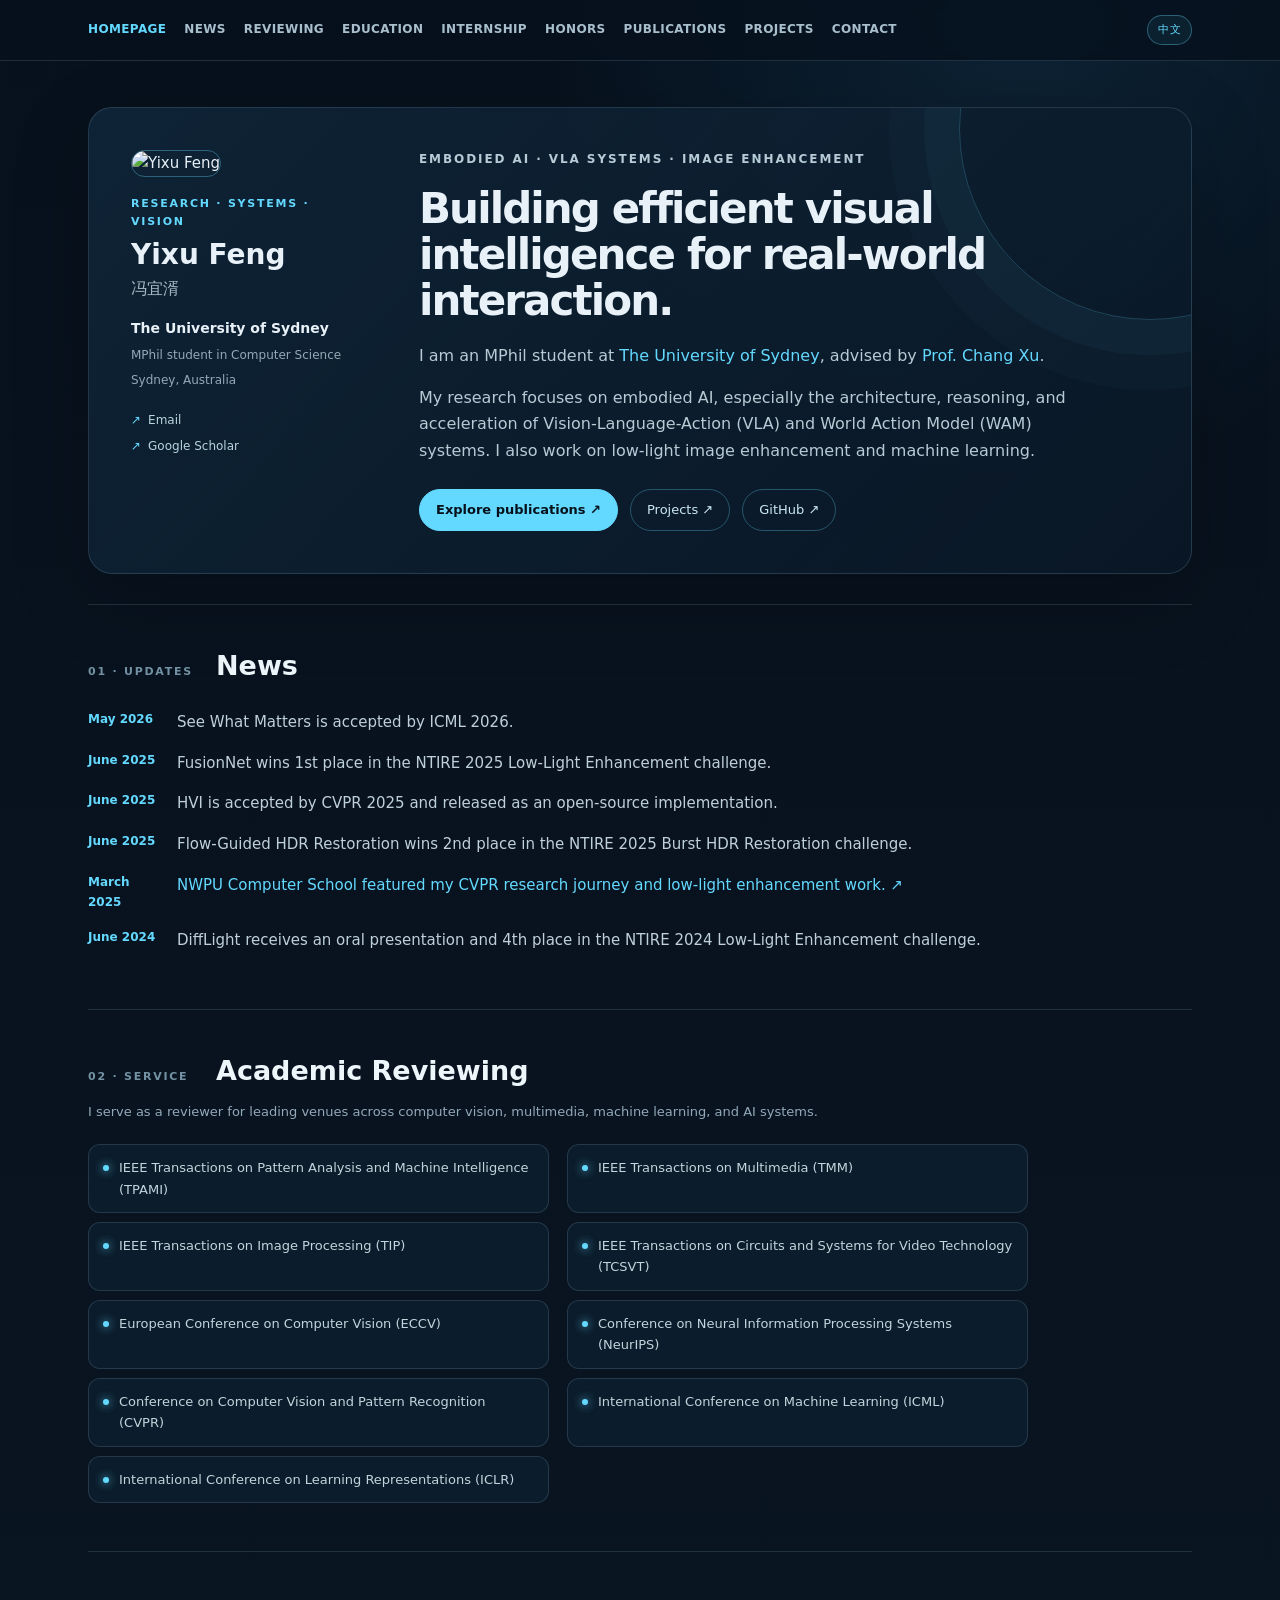
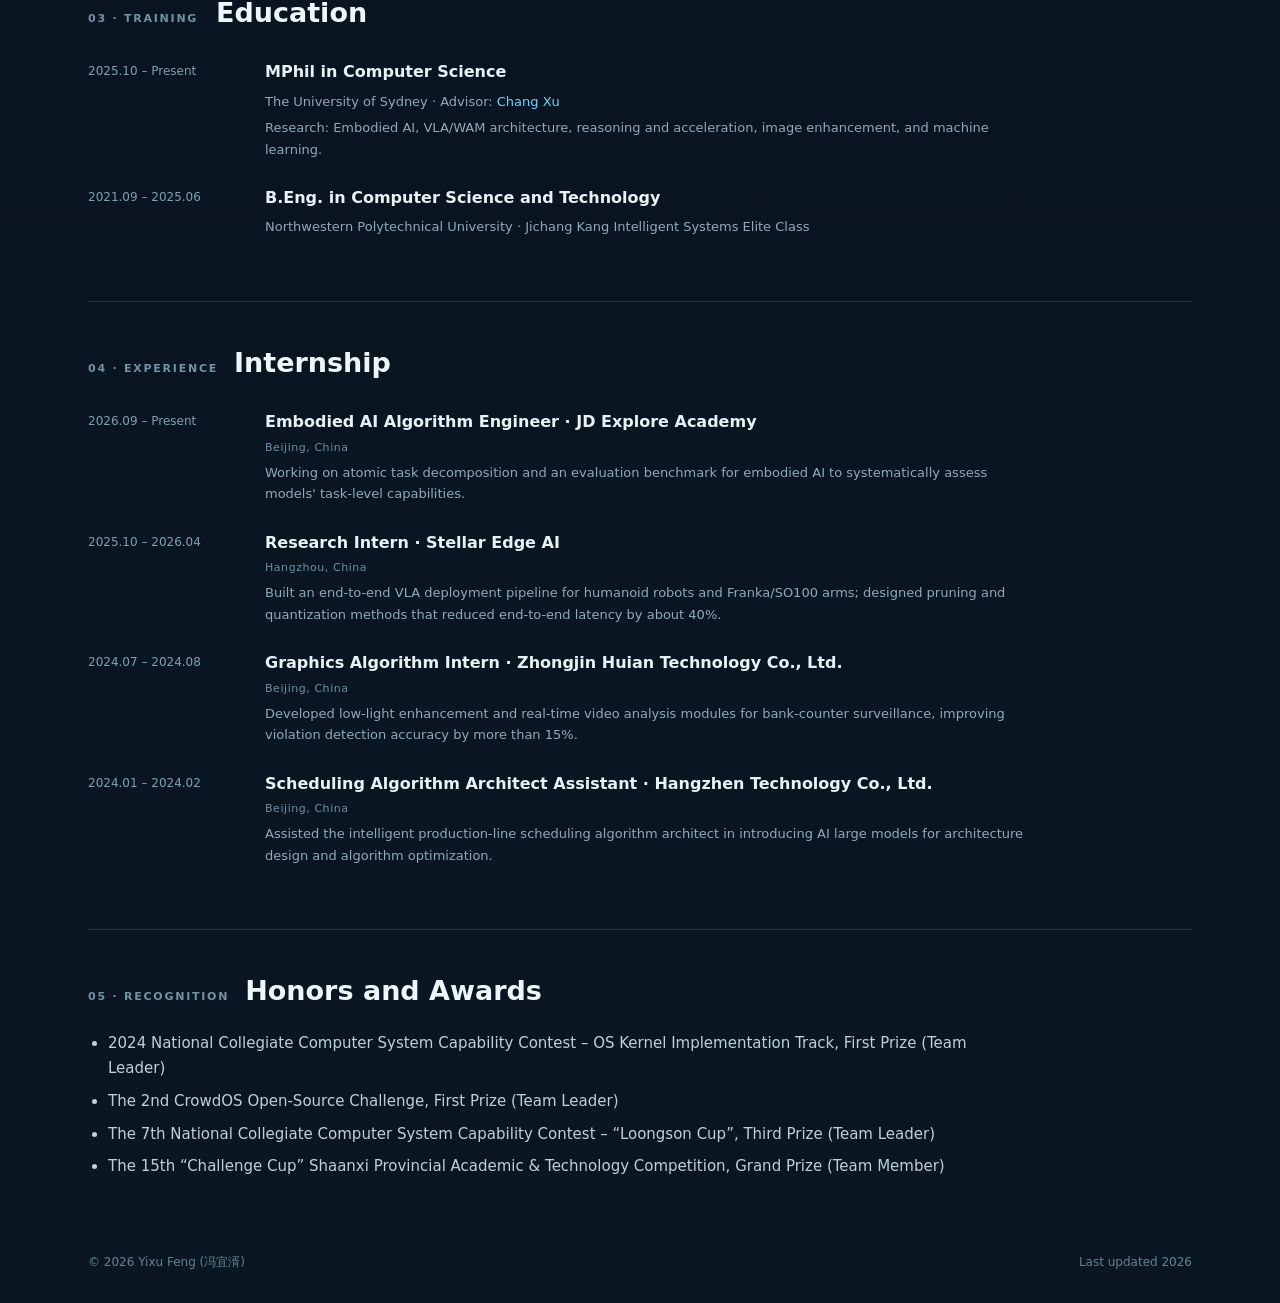
==== index.html @ 8854b00b "Update Site source" ====
<!doctype html>
<html lang="en">
<head>
  <meta charset="UTF-8"><meta name="viewport" content="width=device-width, initial-scale=1">
  <link rel="canonical" href="https://fediory.com/">
  <script type="application/ld+json">{"@context":"https://schema.org","@type":"Person","name":"Yixu Feng","alternateName":"冯宜湑","url":"https://fediory.com/","affiliation":{"@type":"CollegeOrUniversity","name":"The University of Sydney"},"alumniOf":{"@type":"CollegeOrUniversity","name":"Northwestern Polytechnical University"},"sameAs":["https://scholar.google.com/citations?user=WljJ2HUAAAAJ","https://github.com/Fediory"]}</script>
  <meta name="description" content="Yixu Feng (冯宜湑) — embodied AI, VLA systems, and low-light image enhancement.">
  <title>Yixu Feng (冯宜湑) — Homepage</title><link rel="icon" href="public/favicon.svg"><link rel="stylesheet" href="styles.css?v=20261014-1">
</head>
<body>
<header class="top-nav"><nav class="nav-inner" aria-label="Primary navigation"><ul class="nav-list"><li><a class="active" href="#home">Homepage</a></li> <li><a href="#news">News</a></li> <li><a href="#reviewing">Reviewing</a></li> <li><a href="#education">Education</a></li> <li><a href="#internship">Internship</a></li> <li><a href="#awards">Honors</a></li> <li><a href="publication/">Publications</a></li> <li><a href="project/">Projects</a></li> <li><a href="#contact">Contact</a></li></ul></nav></header>
<main class="site-wrap" id="home">
<section class="hero-card profile-section"><aside class="profile-sidebar"><img class="profile-photo" src="https://avatars.githubusercontent.com/u/113850295?v=4" alt="Yixu Feng"><p class="eyebrow">RESEARCH · SYSTEMS · VISION</p><h1>Yixu Feng</h1><p class="name-cn">冯宜湑</p><p class="affiliation">The University of Sydney</p><p class="role">MPhil student in Computer Science</p><p class="location">Sydney, Australia</p><div class="contact-links" id="contact"><a href="mailto:fediory@gmail.com">Email</a><a href="https://scholar.google.com/citations?user=WljJ2HUAAAAJ" target="_blank" rel="noopener noreferrer">Google Scholar</a></div></aside><div class="profile-main"><p class="hero-kicker">Embodied AI · VLA systems · Image enhancement</p><h2>Building efficient visual intelligence for real-world interaction.</h2><p>I am an MPhil student at <a href="https://www.sydney.edu.au/" target="_blank" rel="noopener noreferrer">The University of Sydney</a>, advised by <a href="http://www.changxu.xyz/" target="_blank" rel="noopener noreferrer">Prof. Chang Xu</a>.</p><p>My research focuses on embodied AI, especially the architecture, reasoning, and acceleration of Vision-Language-Action (VLA) and World Action Model (WAM) systems. I also work on low-light image enhancement and machine learning.</p><div class="hero-actions"><a class="button button-primary" href="publication/">Explore publications ↗</a><a class="button" href="project/">Projects ↗</a><a class="button" href="https://github.com/Fediory" target="_blank" rel="noopener noreferrer">GitHub ↗</a></div></div></section>
<section class="section" id="news"><div class="section-heading"><p class="eyebrow">01 · UPDATES</p><h2>News</h2></div><div class="news-list"><div class="news-item"><span>May 2026</span><p>See What Matters is accepted by ICML 2026.</p></div><div class="news-item"><span>June 2025</span><p>FusionNet wins 1st place in the NTIRE 2025 Low-Light Enhancement challenge.</p></div><div class="news-item"><span>June 2025</span><p>HVI is accepted by CVPR 2025 and released as an open-source implementation.</p></div><div class="news-item"><span>June 2025</span><p>Flow-Guided HDR Restoration wins 2nd place in the NTIRE 2025 Burst HDR Restoration challenge.</p></div><div class="news-item"><span>March 2025</span><p><a href="https://jsj.nwpu.edu.cn/info/1600/25255.htm" target="_blank" rel="noopener noreferrer">NWPU Computer School featured my CVPR research journey and low-light enhancement work. ↗</a></p></div><div class="news-item"><span>June 2024</span><p>DiffLight receives an oral presentation and 4th place in the NTIRE 2024 Low-Light Enhancement challenge.</p></div></div></section>
<section class="section" id="reviewing"><div class="section-heading"><p class="eyebrow">02 · SERVICE</p><h2>Academic Reviewing</h2></div><p class="section-intro">I serve as a reviewer for leading venues across computer vision, multimedia, machine learning, and AI systems.</p><div class="review-grid"><div class="review-chip"><span class="chip-dot"></span>IEEE Transactions on Pattern Analysis and Machine Intelligence (TPAMI)</div><div class="review-chip"><span class="chip-dot"></span>IEEE Transactions on Multimedia (TMM)</div><div class="review-chip"><span class="chip-dot"></span>IEEE Transactions on Image Processing (TIP)</div><div class="review-chip"><span class="chip-dot"></span>IEEE Transactions on Circuits and Systems for Video Technology (TCSVT)</div><div class="review-chip"><span class="chip-dot"></span>European Conference on Computer Vision (ECCV)</div><div class="review-chip"><span class="chip-dot"></span>Conference on Neural Information Processing Systems (NeurIPS)</div><div class="review-chip"><span class="chip-dot"></span>Conference on Computer Vision and Pattern Recognition (CVPR)</div><div class="review-chip"><span class="chip-dot"></span>International Conference on Machine Learning (ICML)</div><div class="review-chip"><span class="chip-dot"></span>International Conference on Learning Representations (ICLR)</div></div></section>
<section class="section" id="education"><div class="section-heading"><p class="eyebrow">03 · TRAINING</p><h2>Education</h2></div><div class="timeline-row"><span>2025.10 – Present</span><div><strong>MPhil in Computer Science</strong><p>The University of Sydney · Advisor: <a href="http://www.changxu.xyz/" target="_blank" rel="noopener noreferrer">Chang Xu</a></p><p>Research: Embodied AI, VLA/WAM architecture, reasoning and acceleration, image enhancement, and machine learning.</p></div></div><div class="timeline-row"><span>2021.09 – 2025.06</span><div><strong>B.Eng. in Computer Science and Technology</strong><p>Northwestern Polytechnical University · Jichang Kang Intelligent Systems Elite Class</p></div></div></section>
<section class="section" id="internship"><div class="section-heading"><p class="eyebrow">04 · EXPERIENCE</p><h2>Internship</h2></div><div class="timeline-row"><span>2026.09 – Present</span><div><strong>Embodied AI Algorithm Engineer · JD Explore Academy</strong><p class="timeline-location">Beijing, China</p><p>Working on atomic task decomposition and an evaluation benchmark for embodied AI to systematically assess models&#39; task-level capabilities.</p></div></div><div class="timeline-row"><span>2025.10 – 2026.04</span><div><strong>Research Intern · Stellar Edge AI</strong><p class="timeline-location">Hangzhou, China</p><p>Built an end-to-end VLA deployment pipeline for humanoid robots and Franka/SO100 arms; designed pruning and quantization methods that reduced end-to-end latency by about 40%.</p></div></div><div class="timeline-row"><span>2024.07 – 2024.08</span><div><strong>Graphics Algorithm Intern · Zhongjin Huian Technology Co., Ltd.</strong><p class="timeline-location">Beijing, China</p><p>Developed low-light enhancement and real-time video analysis modules for bank-counter surveillance, improving violation detection accuracy by more than 15%.</p></div></div><div class="timeline-row"><span>2024.01 – 2024.02</span><div><strong>Scheduling Algorithm Architect Assistant · Hangzhen Technology Co., Ltd.</strong><p class="timeline-location">Beijing, China</p><p>Assisted the intelligent production-line scheduling algorithm architect in introducing AI large models for architecture design and algorithm optimization.</p></div></div></section>
<section class="section" id="awards"><div class="section-heading"><p class="eyebrow">05 · RECOGNITION</p><h2>Honors and Awards</h2></div><ul class="award-list"><li>2024 National Collegiate Computer System Capability Contest – OS Kernel Implementation Track, First Prize (Team Leader)</li><li>The 2nd CrowdOS Open-Source Challenge, First Prize (Team Leader)</li><li>The 7th National Collegiate Computer System Capability Contest – “Loongson Cup”, Third Prize (Team Leader)</li><li>The 15th “Challenge Cup” Shaanxi Provincial Academic &amp; Technology Competition, Grand Prize (Team Member)</li></ul></section>
</main><footer class="footer"><span>© 2026 Yixu Feng (冯宜湑)</span> <span>Last updated 2026</span></footer>
<script src="public/language.js?v=20261014-1"></script>
</body></html>
---- styles.css ----
:root{--bg:#07111d;--panel:#0d1b2a;--ink:#e8f1f7;--muted:#93a8b8;--line:rgba(157,190,212,.18);--accent:#64d9ff;--sans:Inter,ui-sans-serif,system-ui,-apple-system,BlinkMacSystemFont,"Segoe UI",sans-serif}*{box-sizing:border-box}html{scroll-behavior:smooth}body{margin:0;color:var(--ink);background:var(--bg);font-family:var(--sans);font-size:15px;line-height:1.65;background-image:radial-gradient(circle at 80% 0%,rgba(42,130,180,.16),transparent 30rem),linear-gradient(180deg,#07111d,#0a1723)}body:before{content:"";position:fixed;inset:0;pointer-events:none;opacity:.18;background-image:linear-gradient(rgba(130,200,225,.06) 1px,transparent 1px),linear-gradient(90deg,rgba(130,200,225,.06) 1px,transparent 1px);background-size:48px 48px;mask-image:linear-gradient(to bottom,black,transparent 82%)}a{color:var(--accent);text-decoration:none}a:hover{color:#c8f5ff}.top-nav{position:sticky;top:0;z-index:10;border-bottom:1px solid var(--line);background:rgba(7,17,29,.84);backdrop-filter:blur(18px)}.nav-inner{max-width:1160px;margin:0 auto;padding:15px 28px;display:flex;flex-wrap:wrap;gap:20px;font-size:12px;letter-spacing:.03em;text-transform:uppercase}.nav-inner a{color:#a9bfcc}.nav-inner a:first-child,.nav-inner a.active{color:var(--accent);font-weight:700}.site-wrap{max-width:1160px;margin:0 auto;padding:0 28px}.hero-card{position:relative;overflow:hidden;border:1px solid var(--line);border-radius:24px;margin:46px 0 30px;padding:42px;background:linear-gradient(135deg,rgba(15,37,56,.92),rgba(10,24,39,.82));box-shadow:0 24px 80px rgba(0,0,0,.2)}.hero-card:after{content:"";position:absolute;width:380px;height:380px;right:-150px;top:-170px;border:1px solid rgba(100,217,255,.22);border-radius:50%;box-shadow:0 0 0 35px rgba(100,217,255,.035),0 0 0 70px rgba(100,217,255,.025)}.profile-section{display:grid;grid-template-columns:230px 1fr;gap:58px}.profile-sidebar{position:relative;z-index:1;text-align:left}.profile-photo{width:146px;height:146px;border-radius:24px;object-fit:cover;border:1px solid rgba(100,217,255,.35);margin-bottom:18px}.eyebrow,.hero-kicker{margin:0 0 9px;color:var(--accent);font-size:11px;font-weight:700;letter-spacing:.16em;text-transform:uppercase}.profile-sidebar h1{font-size:28px;line-height:1.1;margin:0}.name-cn{margin:5px 0 15px;color:#a7bac7;font-size:16px}.affiliation{margin:0;font-size:14px;font-weight:700}.role,.location{margin:7px 0 0;color:var(--muted);font-size:12px;line-height:1.45}.contact-links{margin-top:22px;display:flex;flex-direction:column;gap:6px;font-size:12px}.contact-links a{color:#b8d4df}.contact-links a:before{content:"↗";margin-right:7px;color:var(--accent)}.profile-main{position:relative;z-index:1;max-width:700px;align-self:center}.profile-main h2{max-width:650px;margin:0 0 18px;font-size:42px;line-height:1.1;letter-spacing:-.045em}.profile-main p{max-width:680px;margin:0 0 16px;color:#b8cad4;font-size:16px}.profile-main p.hero-kicker{color:#b5cbd5;font-size:12px}.hero-actions{display:flex;gap:12px;flex-wrap:wrap;margin-top:25px}.button{display:inline-flex;border:1px solid rgba(100,217,255,.3);border-radius:999px;padding:9px 16px;color:#cbe9f1;font-size:13px}.button-primary{color:#06111b;background:var(--accent);border-color:var(--accent);font-weight:700}.section{border-top:1px solid var(--line);padding:45px 0 48px}.section-heading{display:flex;align-items:baseline;gap:16px;margin-bottom:20px}.section-heading .eyebrow{min-width:112px;margin:0;color:#7392a3}.section h2{margin:0;color:#edf7fb;font-size:27px;line-height:1.2}.section-intro,.section-note{max-width:850px;margin:-7px 0 22px;color:var(--muted);font-size:13px}.news-list{max-width:900px}.news-item{display:grid;grid-template-columns:72px 1fr;gap:17px;padding:8px 0}.news-item span{color:var(--accent);font-size:12px;font-weight:700}.news-item p{margin:0;color:#bfd0d8}.review-grid{display:grid;grid-template-columns:repeat(2,minmax(0,1fr));gap:9px 18px;max-width:940px}.review-chip{display:flex;gap:10px;padding:12px 14px;border:1px solid var(--line);border-radius:12px;background:rgba(14,35,53,.62);color:#c4d4dc;font-size:13px}.chip-dot{flex:0 0 auto;width:6px;height:6px;margin-top:8px;border-radius:50%;background:var(--accent);box-shadow:0 0 10px var(--accent)}.timeline-row{display:grid;grid-template-columns:155px 1fr;gap:22px;max-width:940px;padding:10px 0 15px}.timeline-row>span{color:#7fa0b0;font-size:12px;padding-top:3px}.timeline-row strong{color:#e7f2f6;font-size:16px}.timeline-row p{margin:5px 0 0;color:var(--muted);font-size:13px}.award-list{margin:0;padding-left:20px;max-width:930px;color:#bfd0d8}.award-list li{padding:4px 0}.project-grid{display:grid;grid-template-columns:repeat(4,minmax(0,1fr));gap:12px}.project-card{display:flex;min-height:175px;flex-direction:column;padding:18px;border:1px solid var(--line);border-radius:16px;background:linear-gradient(145deg,rgba(16,40,60,.86),rgba(10,26,41,.84));transition:transform .2s,border-color .2s}.project-card:hover{transform:translateY(-3px);border-color:rgba(100,217,255,.55)}.project-card strong{margin-top:22px;color:#edf8fb;font-size:16px}.project-card p{margin:6px 0 20px;color:#8fa9b7;font-size:12px;line-height:1.5}.project-card span:last-child{margin-top:auto;color:var(--accent);font-size:12px}.project-index{color:#6c8d9e;font-size:11px}.publication-page{padding-top:35px}.publication-hero{padding:30px 0 38px}.publication-hero h1{margin:0 0 14px;font-size:52px;letter-spacing:-.05em}.publication-hero>p:not(.eyebrow){max-width:670px;color:#a9c0cc;font-size:16px}.publication-stats{display:flex;flex-wrap:wrap;gap:28px;margin-top:26px;color:#809cab;font-size:12px;text-transform:uppercase;letter-spacing:.08em}.publication-stats strong{margin-right:6px;color:var(--accent);font-size:20px;letter-spacing:0}.publication-section{padding-top:25px}.publication{display:grid;grid-template-columns:54px 1fr;gap:16px;max-width:980px;margin:0 0 24px;padding:0 0 24px;border-bottom:1px solid var(--line)}.publication:last-child{border-bottom:0}.publication-number{color:#5b7c8d;font-size:12px;padding-top:4px}.publication h2{margin:0 0 5px;color:#e9f6f9;font-size:19px;line-height:1.4}.publication p{margin:6px 0;color:var(--muted);font-size:13px}.publication .paper-authors{color:#b7ccd5}.publication .paper-authors strong{color:#f0fbff;font-weight:800}.paper-venue strong{color:#d7e9ef}.rank-badge{display:inline-block;margin-left:7px;padding:2px 8px;border:1px solid rgba(100,217,255,.35);border-radius:999px;color:var(--accent);background:rgba(100,217,255,.07);font-size:10px;font-weight:800;white-space:nowrap}.paper-link{display:inline-block;margin-top:5px;font-size:12px}.footer{max-width:1160px;margin:0 auto;padding:22px 28px 30px;color:#688291;display:flex;justify-content:space-between;gap:20px;font-size:12px}@media(max-width:820px){.hero-card{padding:28px 24px}.profile-section{grid-template-columns:1fr;gap:30px}.profile-main h2{font-size:34px}.review-grid,.project-grid{grid-template-columns:repeat(2,minmax(0,1fr))}}@media(max-width:580px){.nav-inner{padding:12px 20px;gap:10px 14px;font-size:10px}.site-wrap{padding:0 20px}.hero-card{border-radius:18px;margin-top:26px}.profile-photo{width:112px;height:112px}.profile-main h2{font-size:30px}.section-heading{display:block}.section-heading .eyebrow{margin-bottom:7px}.review-grid,.project-grid{grid-template-columns:1fr}.timeline-row{grid-template-columns:1fr;gap:1px}.publication-page{padding-top:16px}.publication-hero h1{font-size:42px}.publication{grid-template-columns:35px 1fr;gap:10px}.publication h2{font-size:17px}.footer{padding:20px;flex-direction:column;gap:6px}}
.language-toggle{margin-left:auto;border:1px solid rgba(100,217,255,.35);border-radius:999px;padding:5px 10px;color:var(--accent);background:rgba(100,217,255,.07);font:inherit;font-size:11px;letter-spacing:.04em;cursor:pointer}.language-toggle:hover{color:#06111b;background:var(--accent)}
.project-page-grid{grid-template-columns:1fr;gap:18px;max-width:1040px}.project-page-grid .project-card{display:grid;grid-template-columns:minmax(310px,.95fr) minmax(0,1.05fr);min-height:260px;padding:0;overflow:hidden}.project-visual{position:relative;display:flex;min-height:260px;align-items:center;justify-content:center;overflow:hidden;border-right:1px solid var(--line);background:linear-gradient(145deg,#f8fbfd,#eaf2f6)}.project-visual img{display:block;width:100%;height:100%;min-height:260px;max-height:310px;padding:18px;object-fit:contain;transition:transform .35s ease}.project-visual:hover img{transform:scale(1.025)}.project-image-index{position:absolute;top:14px;left:14px;margin-top:0!important;padding:4px 9px;border:1px solid rgba(7,17,29,.16);border-radius:999px;color:#10283a!important;background:rgba(255,255,255,.85);font-size:10px!important;font-weight:800;letter-spacing:.08em;backdrop-filter:blur(8px)}.project-card-body{display:flex;min-width:0;flex-direction:column;padding:30px}.project-page-grid .project-card strong{margin-top:8px;font-size:22px;line-height:1.25}.project-page-grid .project-card p{margin:12px 0 24px;color:#a9bfca;font-size:14px;line-height:1.65}.project-actions{display:flex;align-items:center;flex-wrap:wrap;gap:12px;margin-top:auto;font-size:12px}.project-actions a{color:var(--accent)}.project-actions span{margin-top:0!important;color:#7e9dac!important;font-size:11px!important}.project-image-credit{align-self:flex-start;margin-top:15px;color:#708f9e;font-size:10px}.project-image-credit:hover{color:var(--accent)}
@media(max-width:820px){.project-page-grid{grid-template-columns:1fr}.project-page-grid .project-card{grid-template-columns:1fr}.project-visual{min-height:220px;border-right:0;border-bottom:1px solid var(--line)}.project-visual img{min-height:220px;max-height:280px}}
.timeline-row .timeline-location{margin-top:3px;color:#6f91a2;font-size:11px;letter-spacing:.05em}
.project-page-grid .project-card{grid-template-columns:250px minmax(0,1fr);min-height:190px}.project-visual{min-height:190px}.project-visual img{min-height:190px;max-height:210px;padding:12px}.project-card-body{padding:24px 28px}.project-page-grid .project-card strong{font-size:21px}.project-page-grid .project-card p{margin:10px 0 20px;font-size:13px;line-height:1.6}.project-image-credit{margin-top:12px}
.publication{grid-template-columns:42px 378px minmax(0,1fr);gap:18px;max-width:1104px}.publication-thumb{display:flex;width:100%;height:243px;align-items:center;justify-content:center;overflow:hidden;border:1px solid rgba(142,180,198,.2);border-radius:12px;background:#f5f9fb}.publication-thumb img{display:block;width:100%;height:100%;padding:8px;object-fit:contain;transition:transform .25s ease}.publication-thumb:hover img{transform:scale(1.025)}.publication-content{min-width:0}
@media(max-width:820px){.project-page-grid .project-card{grid-template-columns:210px minmax(0,1fr);min-height:170px}.project-visual{min-height:170px;border-right:1px solid var(--line);border-bottom:0}.project-visual img{min-height:170px;max-height:190px;padding:10px}.publication{grid-template-columns:34px 288px minmax(0,1fr);gap:14px}.publication-thumb{height:198px}}
@media(max-width:580px){.project-page-grid .project-card{grid-template-columns:1fr}.project-visual{min-height:170px;border-right:0;border-bottom:1px solid var(--line)}.project-visual img{min-height:170px;max-height:195px}.publication{grid-template-columns:30px 1fr;gap:10px}.publication-thumb{grid-column:2;grid-row:1;width:min(100%,504px);height:216px}.publication-content{grid-column:2;grid-row:2}}
.nav-inner{align-items:center;flex-wrap:nowrap;gap:16px}.nav-list{display:flex;flex:1;align-items:center;flex-wrap:wrap;gap:8px 18px;list-style:none;margin:0;padding:0;min-width:0}.nav-inner .nav-list a{color:#a9bfcc}.nav-inner .nav-list a.active{color:var(--accent);font-weight:700}.publication-stats{margin:26px 0 0;padding:0;list-style:none}section[id],#contact{scroll-margin-top:100px}.project-actions .action-separator{color:#7e9dac}
@media(max-width:768px){.nav-inner{overflow-x:auto;-webkit-overflow-scrolling:touch;white-space:nowrap}.nav-list{flex:0 0 auto;flex-wrap:nowrap}.language-toggle{flex:0 0 auto;margin-left:0}}
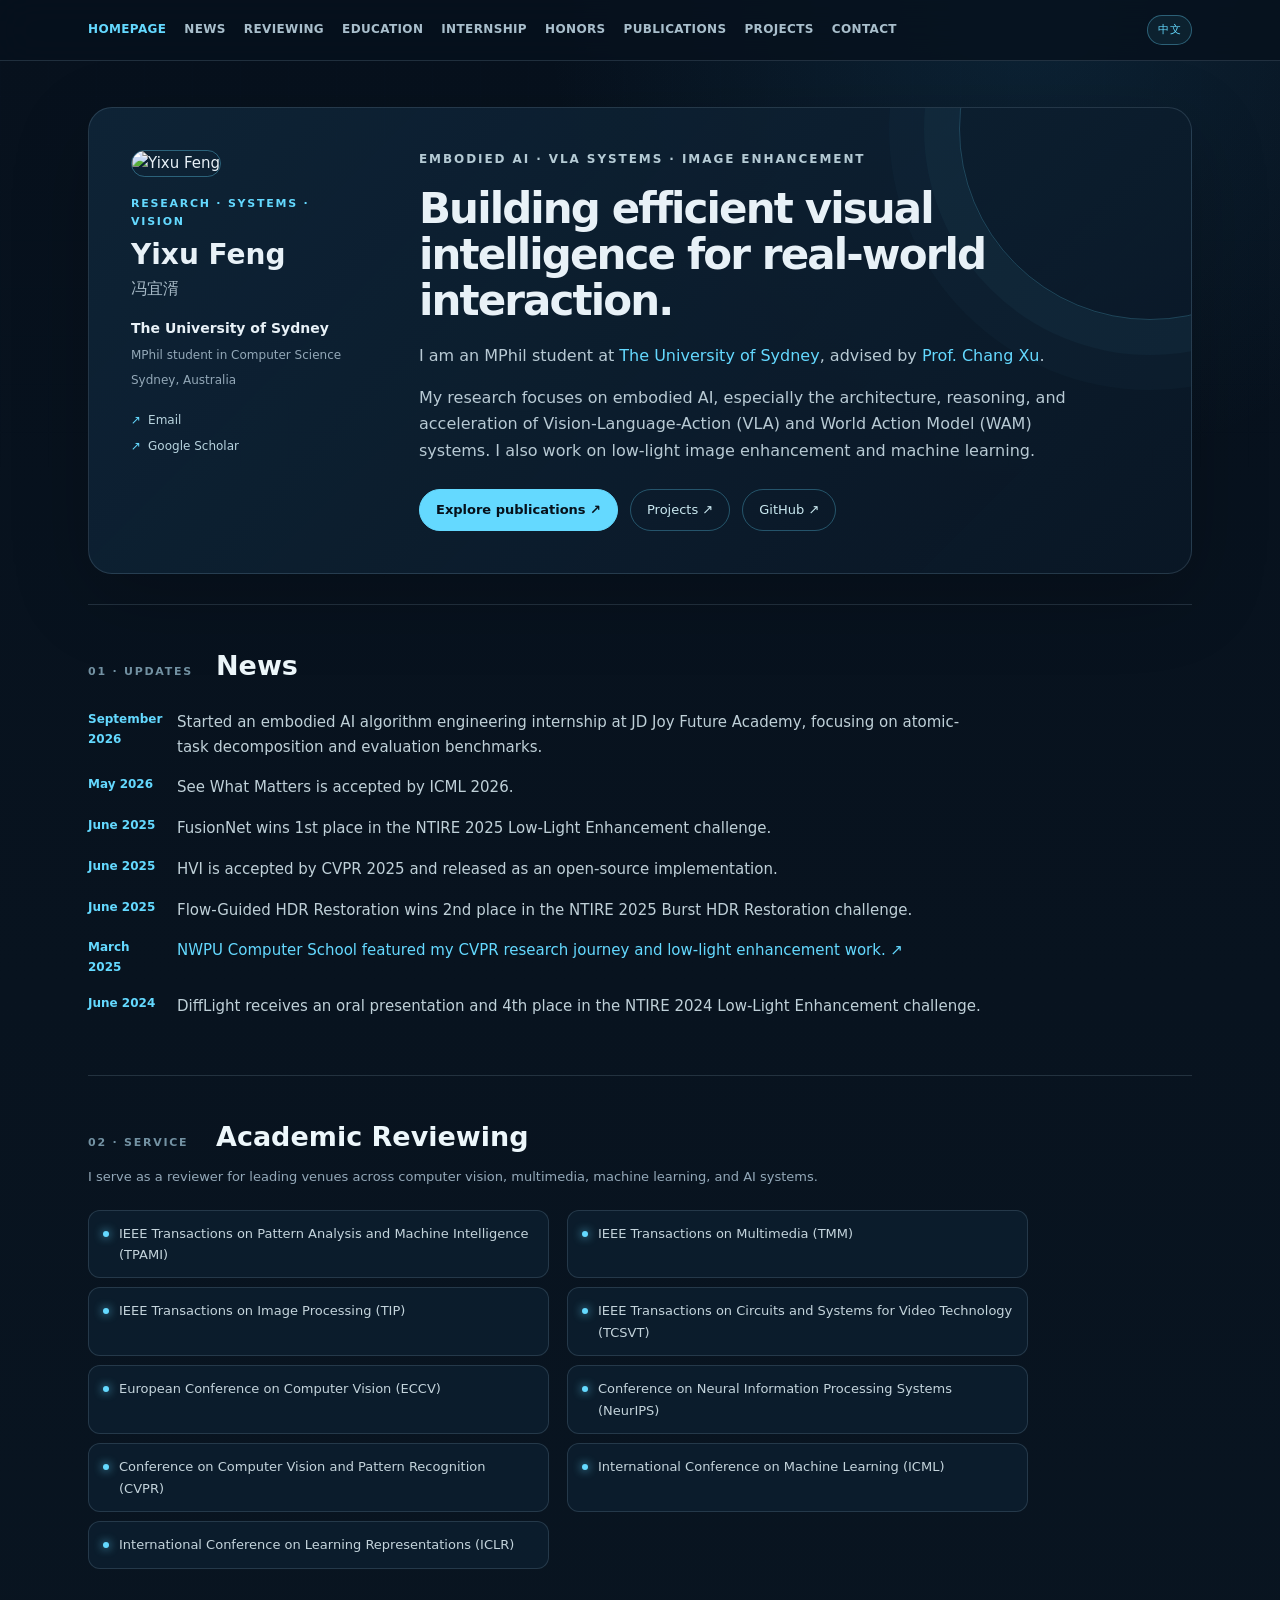
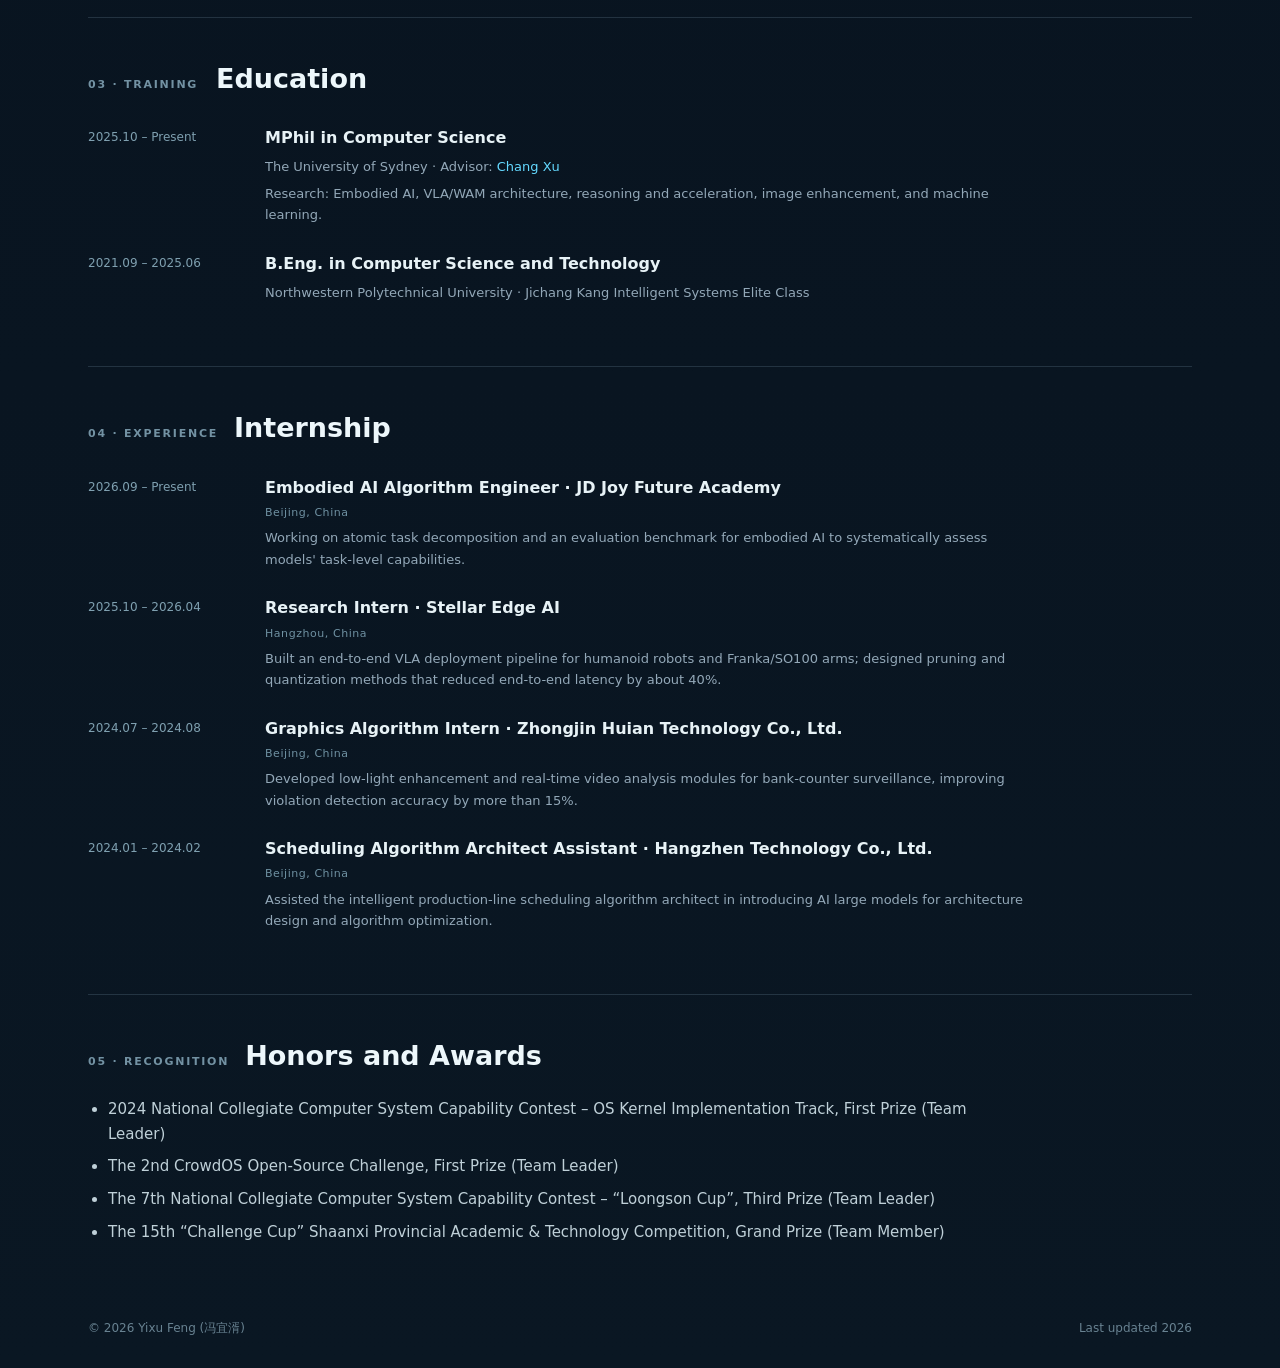
==== commit d53a1220: "Update Site source" ====
--- a/index.html
+++ b/index.html
@@ -11,11 +11,11 @@
 <header class="top-nav"><nav class="nav-inner" aria-label="Primary navigation"><ul class="nav-list"><li><a class="active" href="#home">Homepage</a></li> <li><a href="#news">News</a></li> <li><a href="#reviewing">Reviewing</a></li> <li><a href="#education">Education</a></li> <li><a href="#internship">Internship</a></li> <li><a href="#awards">Honors</a></li> <li><a href="publication/">Publications</a></li> <li><a href="project/">Projects</a></li> <li><a href="#contact">Contact</a></li></ul></nav></header>
 <main class="site-wrap" id="home">
 <section class="hero-card profile-section"><aside class="profile-sidebar"><img class="profile-photo" src="https://avatars.githubusercontent.com/u/113850295?v=4" alt="Yixu Feng"><p class="eyebrow">RESEARCH · SYSTEMS · VISION</p><h1>Yixu Feng</h1><p class="name-cn">冯宜湑</p><p class="affiliation">The University of Sydney</p><p class="role">MPhil student in Computer Science</p><p class="location">Sydney, Australia</p><div class="contact-links" id="contact"><a href="mailto:fediory@gmail.com">Email</a><a href="https://scholar.google.com/citations?user=WljJ2HUAAAAJ" target="_blank" rel="noopener noreferrer">Google Scholar</a></div></aside><div class="profile-main"><p class="hero-kicker">Embodied AI · VLA systems · Image enhancement</p><h2>Building efficient visual intelligence for real-world interaction.</h2><p>I am an MPhil student at <a href="https://www.sydney.edu.au/" target="_blank" rel="noopener noreferrer">The University of Sydney</a>, advised by <a href="http://www.changxu.xyz/" target="_blank" rel="noopener noreferrer">Prof. Chang Xu</a>.</p><p>My research focuses on embodied AI, especially the architecture, reasoning, and acceleration of Vision-Language-Action (VLA) and World Action Model (WAM) systems. I also work on low-light image enhancement and machine learning.</p><div class="hero-actions"><a class="button button-primary" href="publication/">Explore publications ↗</a><a class="button" href="project/">Projects ↗</a><a class="button" href="https://github.com/Fediory" target="_blank" rel="noopener noreferrer">GitHub ↗</a></div></div></section>
-<section class="section" id="news"><div class="section-heading"><p class="eyebrow">01 · UPDATES</p><h2>News</h2></div><div class="news-list"><div class="news-item"><span>May 2026</span><p>See What Matters is accepted by ICML 2026.</p></div><div class="news-item"><span>June 2025</span><p>FusionNet wins 1st place in the NTIRE 2025 Low-Light Enhancement challenge.</p></div><div class="news-item"><span>June 2025</span><p>HVI is accepted by CVPR 2025 and released as an open-source implementation.</p></div><div class="news-item"><span>June 2025</span><p>Flow-Guided HDR Restoration wins 2nd place in the NTIRE 2025 Burst HDR Restoration challenge.</p></div><div class="news-item"><span>March 2025</span><p><a href="https://jsj.nwpu.edu.cn/info/1600/25255.htm" target="_blank" rel="noopener noreferrer">NWPU Computer School featured my CVPR research journey and low-light enhancement work. ↗</a></p></div><div class="news-item"><span>June 2024</span><p>DiffLight receives an oral presentation and 4th place in the NTIRE 2024 Low-Light Enhancement challenge.</p></div></div></section>
+<section class="section" id="news"><div class="section-heading"><p class="eyebrow">01 · UPDATES</p><h2>News</h2></div><div class="news-list"><div class="news-item"><span>September 2026</span><p>Started an embodied AI algorithm engineering internship at JD Joy Future Academy, focusing on atomic-task decomposition and evaluation benchmarks.</p></div><div class="news-item"><span>May 2026</span><p>See What Matters is accepted by ICML 2026.</p></div><div class="news-item"><span>June 2025</span><p>FusionNet wins 1st place in the NTIRE 2025 Low-Light Enhancement challenge.</p></div><div class="news-item"><span>June 2025</span><p>HVI is accepted by CVPR 2025 and released as an open-source implementation.</p></div><div class="news-item"><span>June 2025</span><p>Flow-Guided HDR Restoration wins 2nd place in the NTIRE 2025 Burst HDR Restoration challenge.</p></div><div class="news-item"><span>March 2025</span><p><a href="https://jsj.nwpu.edu.cn/info/1600/25255.htm" target="_blank" rel="noopener noreferrer">NWPU Computer School featured my CVPR research journey and low-light enhancement work. ↗</a></p></div><div class="news-item"><span>June 2024</span><p>DiffLight receives an oral presentation and 4th place in the NTIRE 2024 Low-Light Enhancement challenge.</p></div></div></section>
 <section class="section" id="reviewing"><div class="section-heading"><p class="eyebrow">02 · SERVICE</p><h2>Academic Reviewing</h2></div><p class="section-intro">I serve as a reviewer for leading venues across computer vision, multimedia, machine learning, and AI systems.</p><div class="review-grid"><div class="review-chip"><span class="chip-dot"></span>IEEE Transactions on Pattern Analysis and Machine Intelligence (TPAMI)</div><div class="review-chip"><span class="chip-dot"></span>IEEE Transactions on Multimedia (TMM)</div><div class="review-chip"><span class="chip-dot"></span>IEEE Transactions on Image Processing (TIP)</div><div class="review-chip"><span class="chip-dot"></span>IEEE Transactions on Circuits and Systems for Video Technology (TCSVT)</div><div class="review-chip"><span class="chip-dot"></span>European Conference on Computer Vision (ECCV)</div><div class="review-chip"><span class="chip-dot"></span>Conference on Neural Information Processing Systems (NeurIPS)</div><div class="review-chip"><span class="chip-dot"></span>Conference on Computer Vision and Pattern Recognition (CVPR)</div><div class="review-chip"><span class="chip-dot"></span>International Conference on Machine Learning (ICML)</div><div class="review-chip"><span class="chip-dot"></span>International Conference on Learning Representations (ICLR)</div></div></section>
 <section class="section" id="education"><div class="section-heading"><p class="eyebrow">03 · TRAINING</p><h2>Education</h2></div><div class="timeline-row"><span>2025.10 – Present</span><div><strong>MPhil in Computer Science</strong><p>The University of Sydney · Advisor: <a href="http://www.changxu.xyz/" target="_blank" rel="noopener noreferrer">Chang Xu</a></p><p>Research: Embodied AI, VLA/WAM architecture, reasoning and acceleration, image enhancement, and machine learning.</p></div></div><div class="timeline-row"><span>2021.09 – 2025.06</span><div><strong>B.Eng. in Computer Science and Technology</strong><p>Northwestern Polytechnical University · Jichang Kang Intelligent Systems Elite Class</p></div></div></section>
-<section class="section" id="internship"><div class="section-heading"><p class="eyebrow">04 · EXPERIENCE</p><h2>Internship</h2></div><div class="timeline-row"><span>2026.09 – Present</span><div><strong>Embodied AI Algorithm Engineer · JD Explore Academy</strong><p class="timeline-location">Beijing, China</p><p>Working on atomic task decomposition and an evaluation benchmark for embodied AI to systematically assess models&#39; task-level capabilities.</p></div></div><div class="timeline-row"><span>2025.10 – 2026.04</span><div><strong>Research Intern · Stellar Edge AI</strong><p class="timeline-location">Hangzhou, China</p><p>Built an end-to-end VLA deployment pipeline for humanoid robots and Franka/SO100 arms; designed pruning and quantization methods that reduced end-to-end latency by about 40%.</p></div></div><div class="timeline-row"><span>2024.07 – 2024.08</span><div><strong>Graphics Algorithm Intern · Zhongjin Huian Technology Co., Ltd.</strong><p class="timeline-location">Beijing, China</p><p>Developed low-light enhancement and real-time video analysis modules for bank-counter surveillance, improving violation detection accuracy by more than 15%.</p></div></div><div class="timeline-row"><span>2024.01 – 2024.02</span><div><strong>Scheduling Algorithm Architect Assistant · Hangzhen Technology Co., Ltd.</strong><p class="timeline-location">Beijing, China</p><p>Assisted the intelligent production-line scheduling algorithm architect in introducing AI large models for architecture design and algorithm optimization.</p></div></div></section>
+<section class="section" id="internship"><div class="section-heading"><p class="eyebrow">04 · EXPERIENCE</p><h2>Internship</h2></div><div class="timeline-row"><span>2026.09 – Present</span><div><strong>Embodied AI Algorithm Engineer · JD Joy Future Academy</strong><p class="timeline-location">Beijing, China</p><p>Working on atomic task decomposition and an evaluation benchmark for embodied AI to systematically assess models&#39; task-level capabilities.</p></div></div><div class="timeline-row"><span>2025.10 – 2026.04</span><div><strong>Research Intern · Stellar Edge AI</strong><p class="timeline-location">Hangzhou, China</p><p>Built an end-to-end VLA deployment pipeline for humanoid robots and Franka/SO100 arms; designed pruning and quantization methods that reduced end-to-end latency by about 40%.</p></div></div><div class="timeline-row"><span>2024.07 – 2024.08</span><div><strong>Graphics Algorithm Intern · Zhongjin Huian Technology Co., Ltd.</strong><p class="timeline-location">Beijing, China</p><p>Developed low-light enhancement and real-time video analysis modules for bank-counter surveillance, improving violation detection accuracy by more than 15%.</p></div></div><div class="timeline-row"><span>2024.01 – 2024.02</span><div><strong>Scheduling Algorithm Architect Assistant · Hangzhen Technology Co., Ltd.</strong><p class="timeline-location">Beijing, China</p><p>Assisted the intelligent production-line scheduling algorithm architect in introducing AI large models for architecture design and algorithm optimization.</p></div></div></section>
 <section class="section" id="awards"><div class="section-heading"><p class="eyebrow">05 · RECOGNITION</p><h2>Honors and Awards</h2></div><ul class="award-list"><li>2024 National Collegiate Computer System Capability Contest – OS Kernel Implementation Track, First Prize (Team Leader)</li><li>The 2nd CrowdOS Open-Source Challenge, First Prize (Team Leader)</li><li>The 7th National Collegiate Computer System Capability Contest – “Loongson Cup”, Third Prize (Team Leader)</li><li>The 15th “Challenge Cup” Shaanxi Provincial Academic &amp; Technology Competition, Grand Prize (Team Member)</li></ul></section>
 </main><footer class="footer"><span>© 2026 Yixu Feng (冯宜湑)</span> <span>Last updated 2026</span></footer>
-<script src="public/language.js?v=20261014-1"></script>
+<script src="public/language.js?v=20261014-2"></script>
 </body></html>
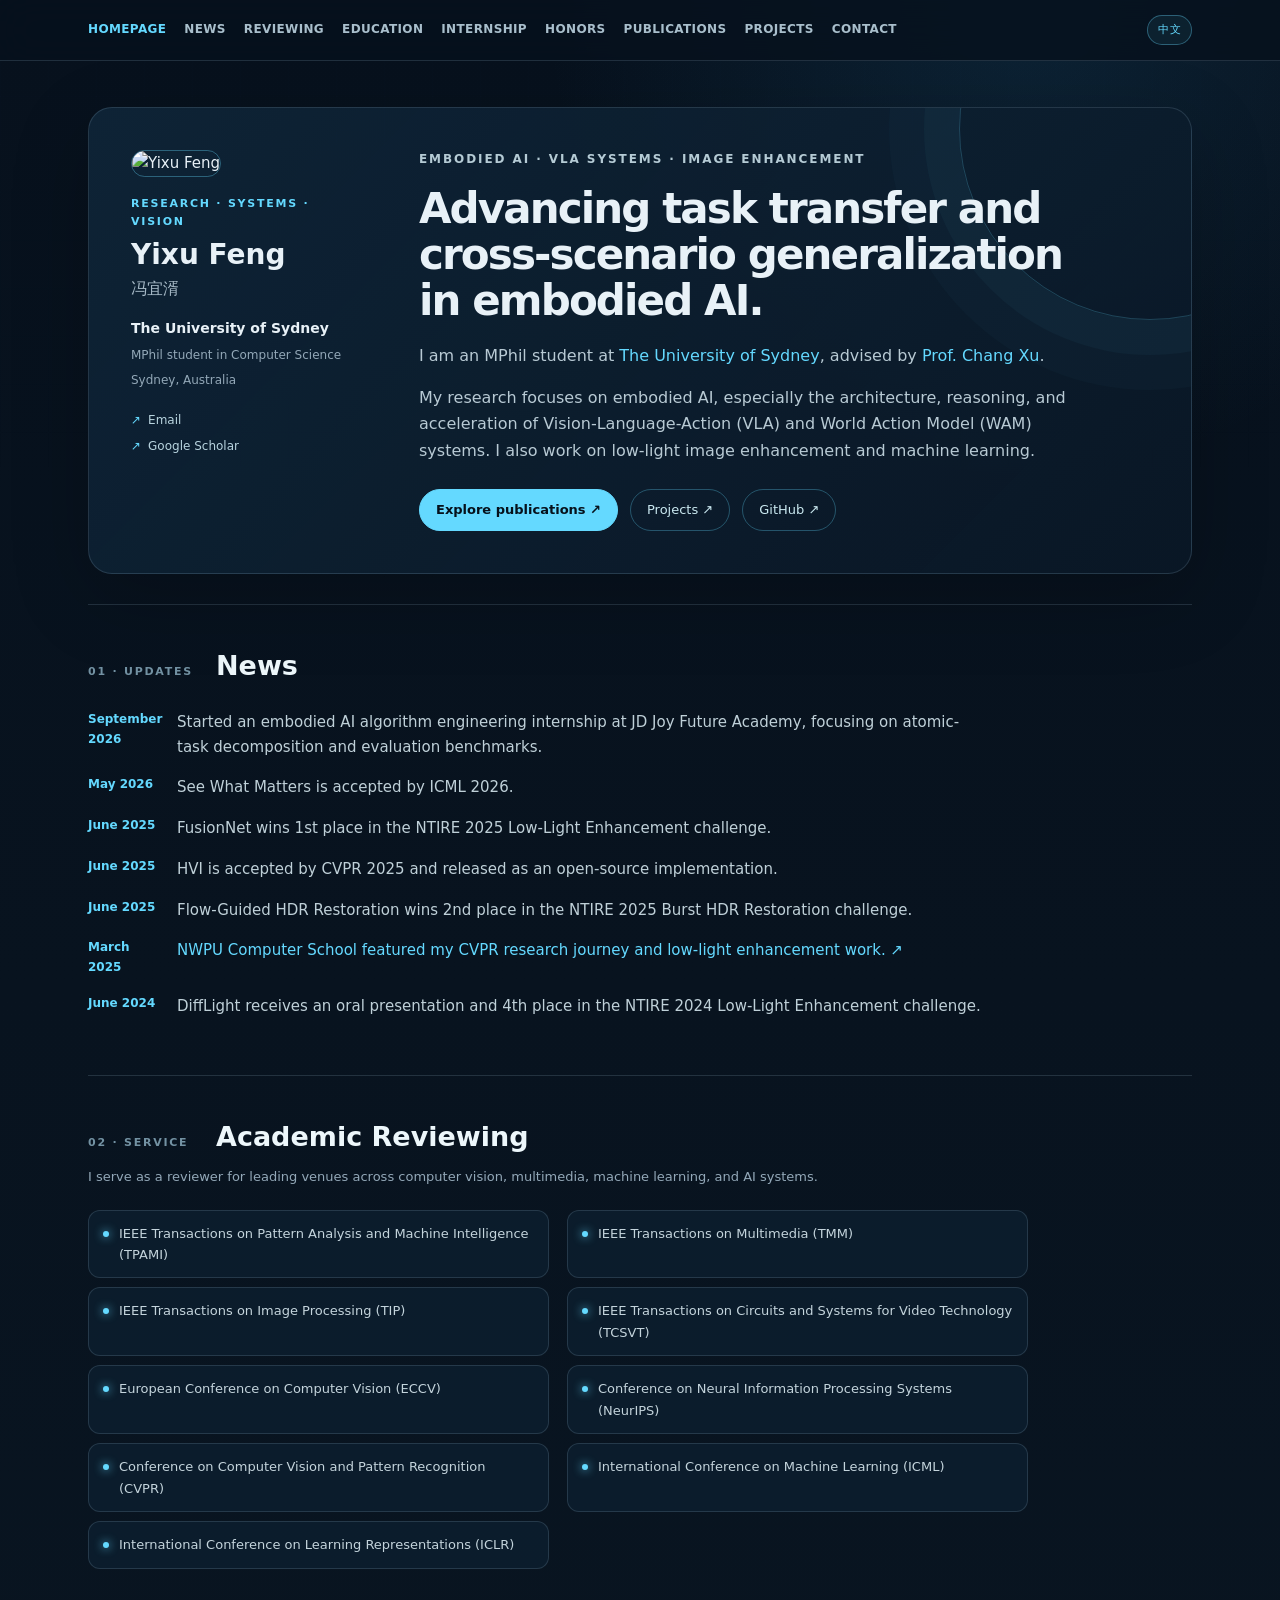
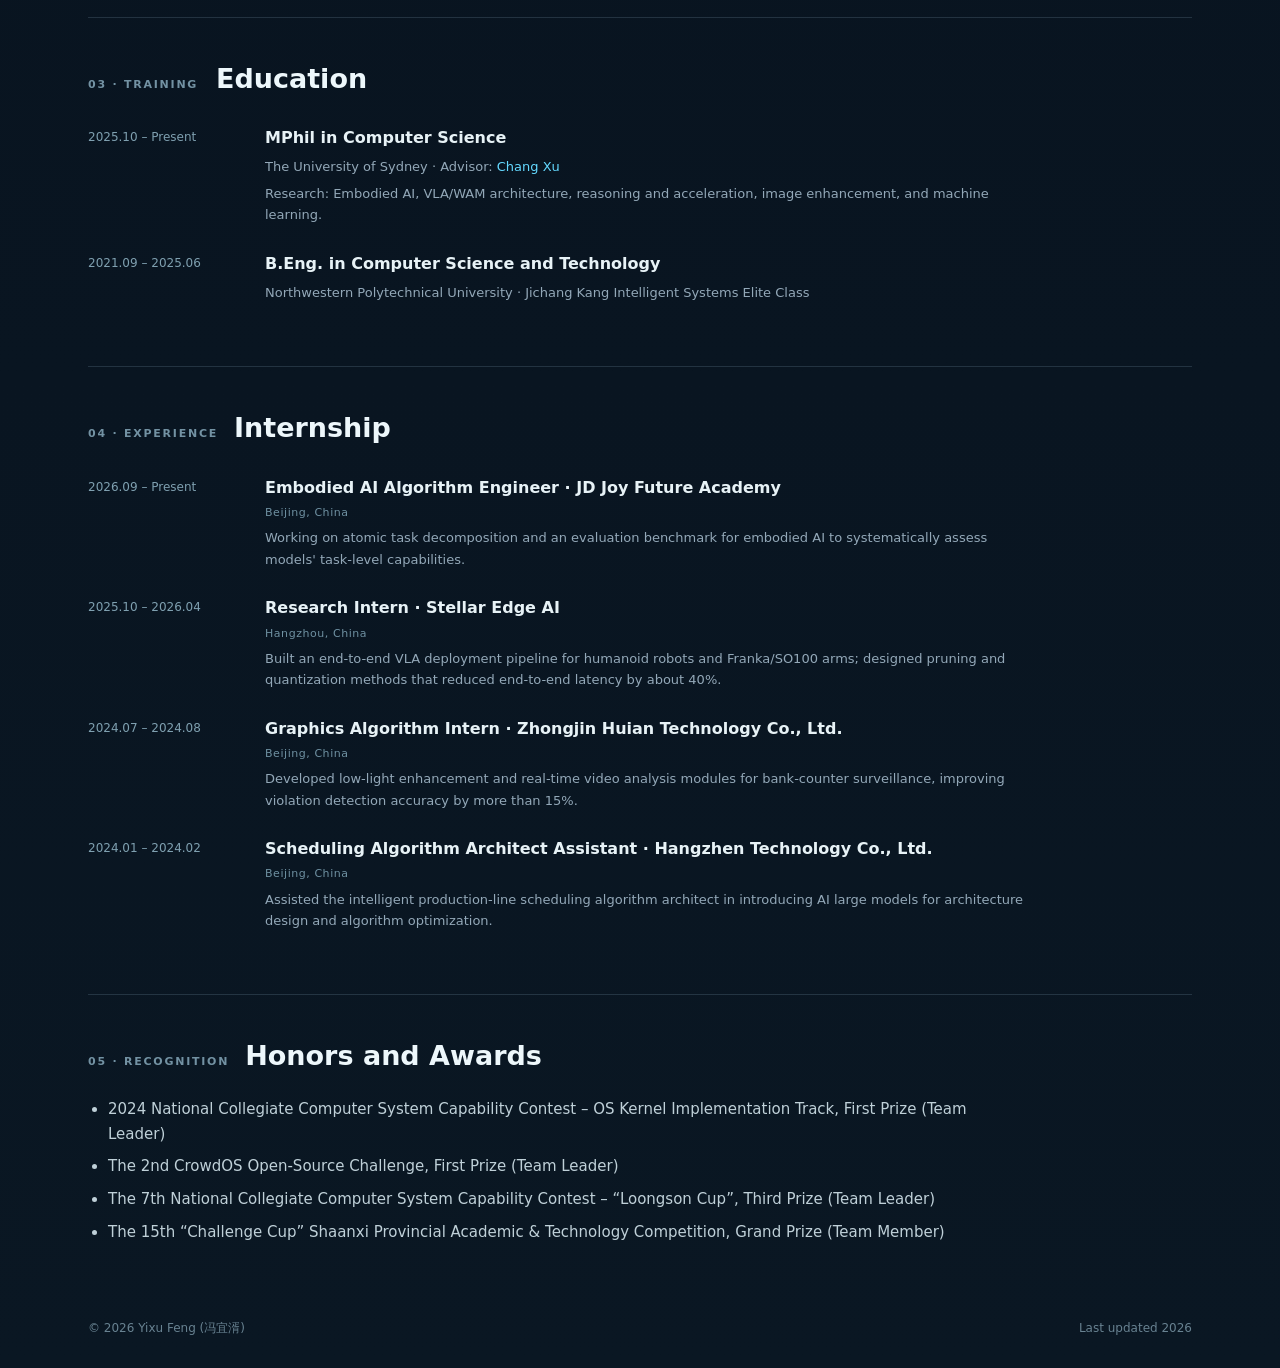
==== commit c86933ff: "Update Site source" ====
--- a/index.html
+++ b/index.html
@@ -10,12 +10,12 @@
 <body>
 <header class="top-nav"><nav class="nav-inner" aria-label="Primary navigation"><ul class="nav-list"><li><a class="active" href="#home">Homepage</a></li> <li><a href="#news">News</a></li> <li><a href="#reviewing">Reviewing</a></li> <li><a href="#education">Education</a></li> <li><a href="#internship">Internship</a></li> <li><a href="#awards">Honors</a></li> <li><a href="publication/">Publications</a></li> <li><a href="project/">Projects</a></li> <li><a href="#contact">Contact</a></li></ul></nav></header>
 <main class="site-wrap" id="home">
-<section class="hero-card profile-section"><aside class="profile-sidebar"><img class="profile-photo" src="https://avatars.githubusercontent.com/u/113850295?v=4" alt="Yixu Feng"><p class="eyebrow">RESEARCH · SYSTEMS · VISION</p><h1>Yixu Feng</h1><p class="name-cn">冯宜湑</p><p class="affiliation">The University of Sydney</p><p class="role">MPhil student in Computer Science</p><p class="location">Sydney, Australia</p><div class="contact-links" id="contact"><a href="mailto:fediory@gmail.com">Email</a><a href="https://scholar.google.com/citations?user=WljJ2HUAAAAJ" target="_blank" rel="noopener noreferrer">Google Scholar</a></div></aside><div class="profile-main"><p class="hero-kicker">Embodied AI · VLA systems · Image enhancement</p><h2>Building efficient visual intelligence for real-world interaction.</h2><p>I am an MPhil student at <a href="https://www.sydney.edu.au/" target="_blank" rel="noopener noreferrer">The University of Sydney</a>, advised by <a href="http://www.changxu.xyz/" target="_blank" rel="noopener noreferrer">Prof. Chang Xu</a>.</p><p>My research focuses on embodied AI, especially the architecture, reasoning, and acceleration of Vision-Language-Action (VLA) and World Action Model (WAM) systems. I also work on low-light image enhancement and machine learning.</p><div class="hero-actions"><a class="button button-primary" href="publication/">Explore publications ↗</a><a class="button" href="project/">Projects ↗</a><a class="button" href="https://github.com/Fediory" target="_blank" rel="noopener noreferrer">GitHub ↗</a></div></div></section>
+<section class="hero-card profile-section"><aside class="profile-sidebar"><img class="profile-photo" src="https://avatars.githubusercontent.com/u/113850295?v=4" alt="Yixu Feng"><p class="eyebrow">RESEARCH · SYSTEMS · VISION</p><h1>Yixu Feng</h1><p class="name-cn">冯宜湑</p><p class="affiliation">The University of Sydney</p><p class="role">MPhil student in Computer Science</p><p class="location">Sydney, Australia</p><div class="contact-links" id="contact"><a href="mailto:fediory@gmail.com">Email</a><a href="https://scholar.google.com/citations?user=WljJ2HUAAAAJ" target="_blank" rel="noopener noreferrer">Google Scholar</a></div></aside><div class="profile-main"><p class="hero-kicker">Embodied AI · VLA systems · Image enhancement</p><h2>Advancing task transfer and cross-scenario generalization in embodied AI.</h2><p>I am an MPhil student at <a href="https://www.sydney.edu.au/" target="_blank" rel="noopener noreferrer">The University of Sydney</a>, advised by <a href="http://www.changxu.xyz/" target="_blank" rel="noopener noreferrer">Prof. Chang Xu</a>.</p><p>My research focuses on embodied AI, especially the architecture, reasoning, and acceleration of Vision-Language-Action (VLA) and World Action Model (WAM) systems. I also work on low-light image enhancement and machine learning.</p><div class="hero-actions"><a class="button button-primary" href="publication/">Explore publications ↗</a><a class="button" href="project/">Projects ↗</a><a class="button" href="https://github.com/Fediory" target="_blank" rel="noopener noreferrer">GitHub ↗</a></div></div></section>
 <section class="section" id="news"><div class="section-heading"><p class="eyebrow">01 · UPDATES</p><h2>News</h2></div><div class="news-list"><div class="news-item"><span>September 2026</span><p>Started an embodied AI algorithm engineering internship at JD Joy Future Academy, focusing on atomic-task decomposition and evaluation benchmarks.</p></div><div class="news-item"><span>May 2026</span><p>See What Matters is accepted by ICML 2026.</p></div><div class="news-item"><span>June 2025</span><p>FusionNet wins 1st place in the NTIRE 2025 Low-Light Enhancement challenge.</p></div><div class="news-item"><span>June 2025</span><p>HVI is accepted by CVPR 2025 and released as an open-source implementation.</p></div><div class="news-item"><span>June 2025</span><p>Flow-Guided HDR Restoration wins 2nd place in the NTIRE 2025 Burst HDR Restoration challenge.</p></div><div class="news-item"><span>March 2025</span><p><a href="https://jsj.nwpu.edu.cn/info/1600/25255.htm" target="_blank" rel="noopener noreferrer">NWPU Computer School featured my CVPR research journey and low-light enhancement work. ↗</a></p></div><div class="news-item"><span>June 2024</span><p>DiffLight receives an oral presentation and 4th place in the NTIRE 2024 Low-Light Enhancement challenge.</p></div></div></section>
 <section class="section" id="reviewing"><div class="section-heading"><p class="eyebrow">02 · SERVICE</p><h2>Academic Reviewing</h2></div><p class="section-intro">I serve as a reviewer for leading venues across computer vision, multimedia, machine learning, and AI systems.</p><div class="review-grid"><div class="review-chip"><span class="chip-dot"></span>IEEE Transactions on Pattern Analysis and Machine Intelligence (TPAMI)</div><div class="review-chip"><span class="chip-dot"></span>IEEE Transactions on Multimedia (TMM)</div><div class="review-chip"><span class="chip-dot"></span>IEEE Transactions on Image Processing (TIP)</div><div class="review-chip"><span class="chip-dot"></span>IEEE Transactions on Circuits and Systems for Video Technology (TCSVT)</div><div class="review-chip"><span class="chip-dot"></span>European Conference on Computer Vision (ECCV)</div><div class="review-chip"><span class="chip-dot"></span>Conference on Neural Information Processing Systems (NeurIPS)</div><div class="review-chip"><span class="chip-dot"></span>Conference on Computer Vision and Pattern Recognition (CVPR)</div><div class="review-chip"><span class="chip-dot"></span>International Conference on Machine Learning (ICML)</div><div class="review-chip"><span class="chip-dot"></span>International Conference on Learning Representations (ICLR)</div></div></section>
 <section class="section" id="education"><div class="section-heading"><p class="eyebrow">03 · TRAINING</p><h2>Education</h2></div><div class="timeline-row"><span>2025.10 – Present</span><div><strong>MPhil in Computer Science</strong><p>The University of Sydney · Advisor: <a href="http://www.changxu.xyz/" target="_blank" rel="noopener noreferrer">Chang Xu</a></p><p>Research: Embodied AI, VLA/WAM architecture, reasoning and acceleration, image enhancement, and machine learning.</p></div></div><div class="timeline-row"><span>2021.09 – 2025.06</span><div><strong>B.Eng. in Computer Science and Technology</strong><p>Northwestern Polytechnical University · Jichang Kang Intelligent Systems Elite Class</p></div></div></section>
 <section class="section" id="internship"><div class="section-heading"><p class="eyebrow">04 · EXPERIENCE</p><h2>Internship</h2></div><div class="timeline-row"><span>2026.09 – Present</span><div><strong>Embodied AI Algorithm Engineer · JD Joy Future Academy</strong><p class="timeline-location">Beijing, China</p><p>Working on atomic task decomposition and an evaluation benchmark for embodied AI to systematically assess models&#39; task-level capabilities.</p></div></div><div class="timeline-row"><span>2025.10 – 2026.04</span><div><strong>Research Intern · Stellar Edge AI</strong><p class="timeline-location">Hangzhou, China</p><p>Built an end-to-end VLA deployment pipeline for humanoid robots and Franka/SO100 arms; designed pruning and quantization methods that reduced end-to-end latency by about 40%.</p></div></div><div class="timeline-row"><span>2024.07 – 2024.08</span><div><strong>Graphics Algorithm Intern · Zhongjin Huian Technology Co., Ltd.</strong><p class="timeline-location">Beijing, China</p><p>Developed low-light enhancement and real-time video analysis modules for bank-counter surveillance, improving violation detection accuracy by more than 15%.</p></div></div><div class="timeline-row"><span>2024.01 – 2024.02</span><div><strong>Scheduling Algorithm Architect Assistant · Hangzhen Technology Co., Ltd.</strong><p class="timeline-location">Beijing, China</p><p>Assisted the intelligent production-line scheduling algorithm architect in introducing AI large models for architecture design and algorithm optimization.</p></div></div></section>
 <section class="section" id="awards"><div class="section-heading"><p class="eyebrow">05 · RECOGNITION</p><h2>Honors and Awards</h2></div><ul class="award-list"><li>2024 National Collegiate Computer System Capability Contest – OS Kernel Implementation Track, First Prize (Team Leader)</li><li>The 2nd CrowdOS Open-Source Challenge, First Prize (Team Leader)</li><li>The 7th National Collegiate Computer System Capability Contest – “Loongson Cup”, Third Prize (Team Leader)</li><li>The 15th “Challenge Cup” Shaanxi Provincial Academic &amp; Technology Competition, Grand Prize (Team Member)</li></ul></section>
 </main><footer class="footer"><span>© 2026 Yixu Feng (冯宜湑)</span> <span>Last updated 2026</span></footer>
-<script src="public/language.js?v=20261014-2"></script>
+<script src="public/language.js?v=20261017-1"></script>
 </body></html>
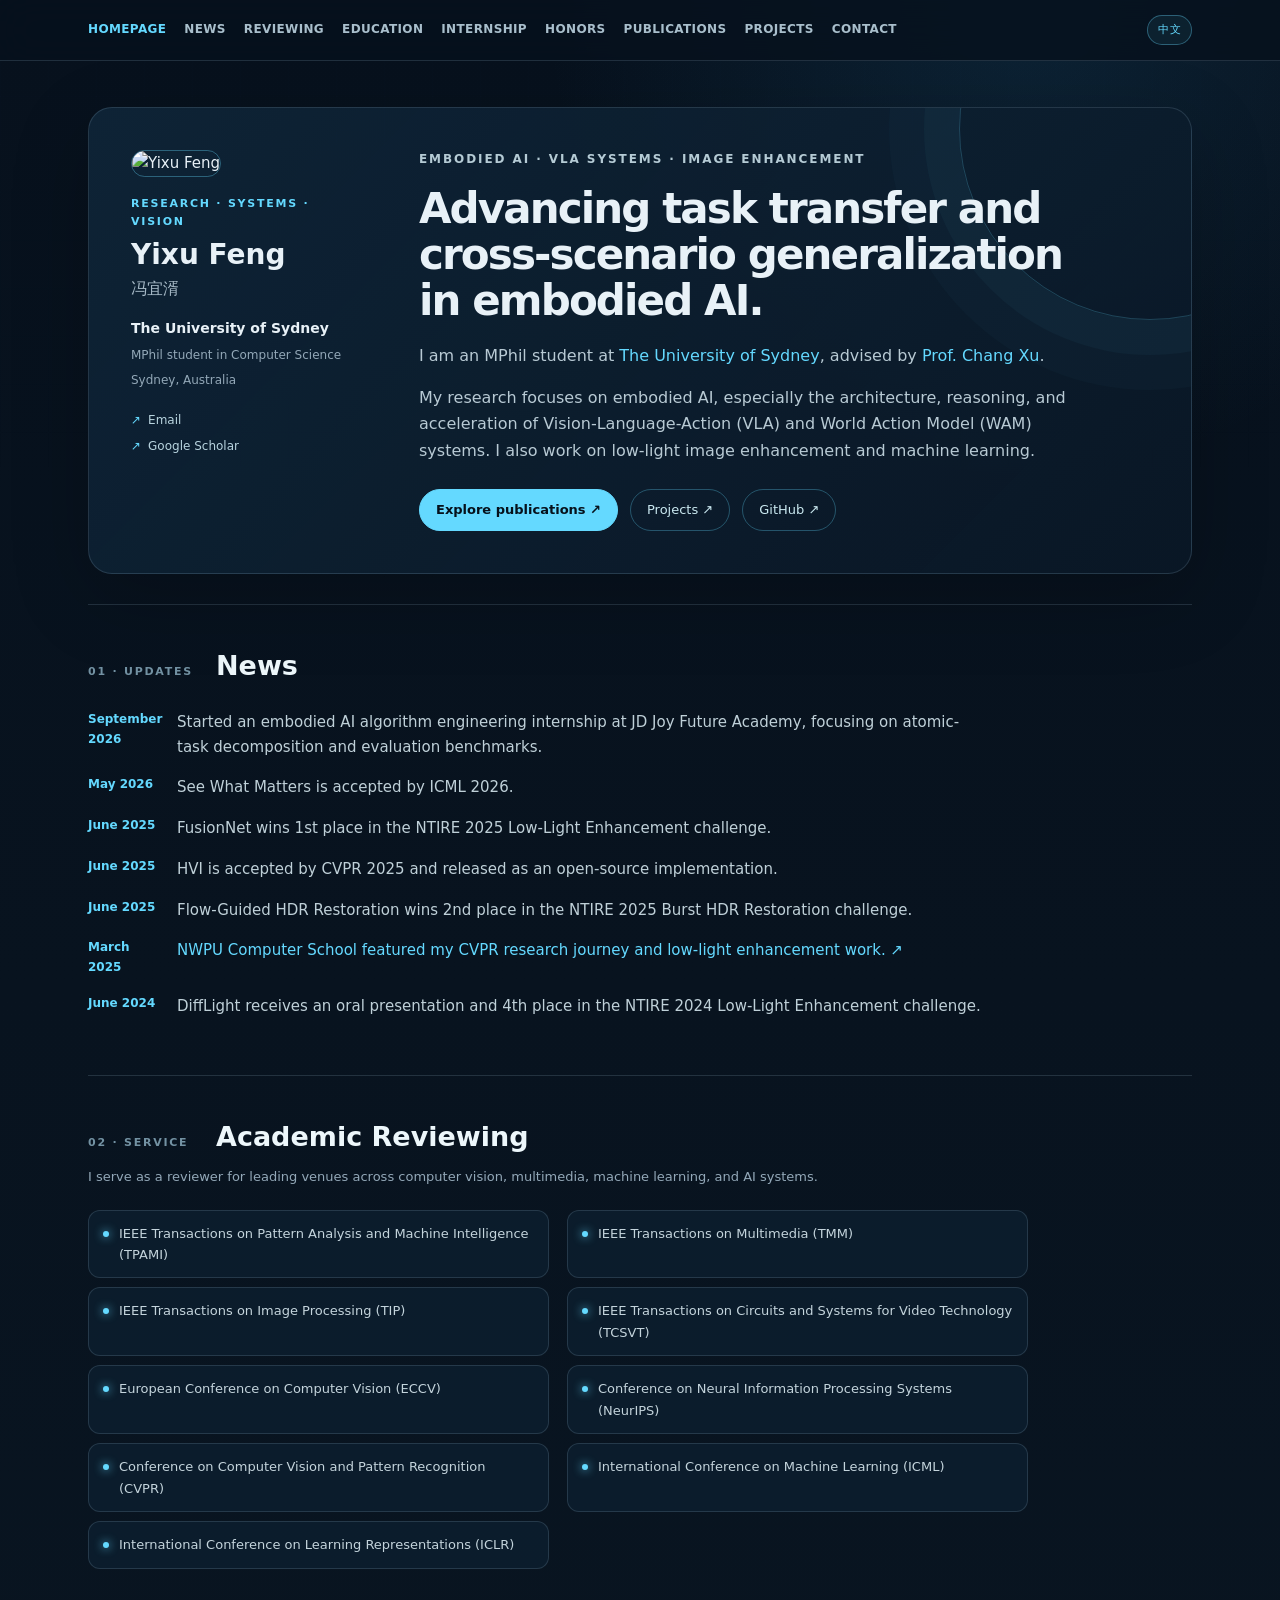
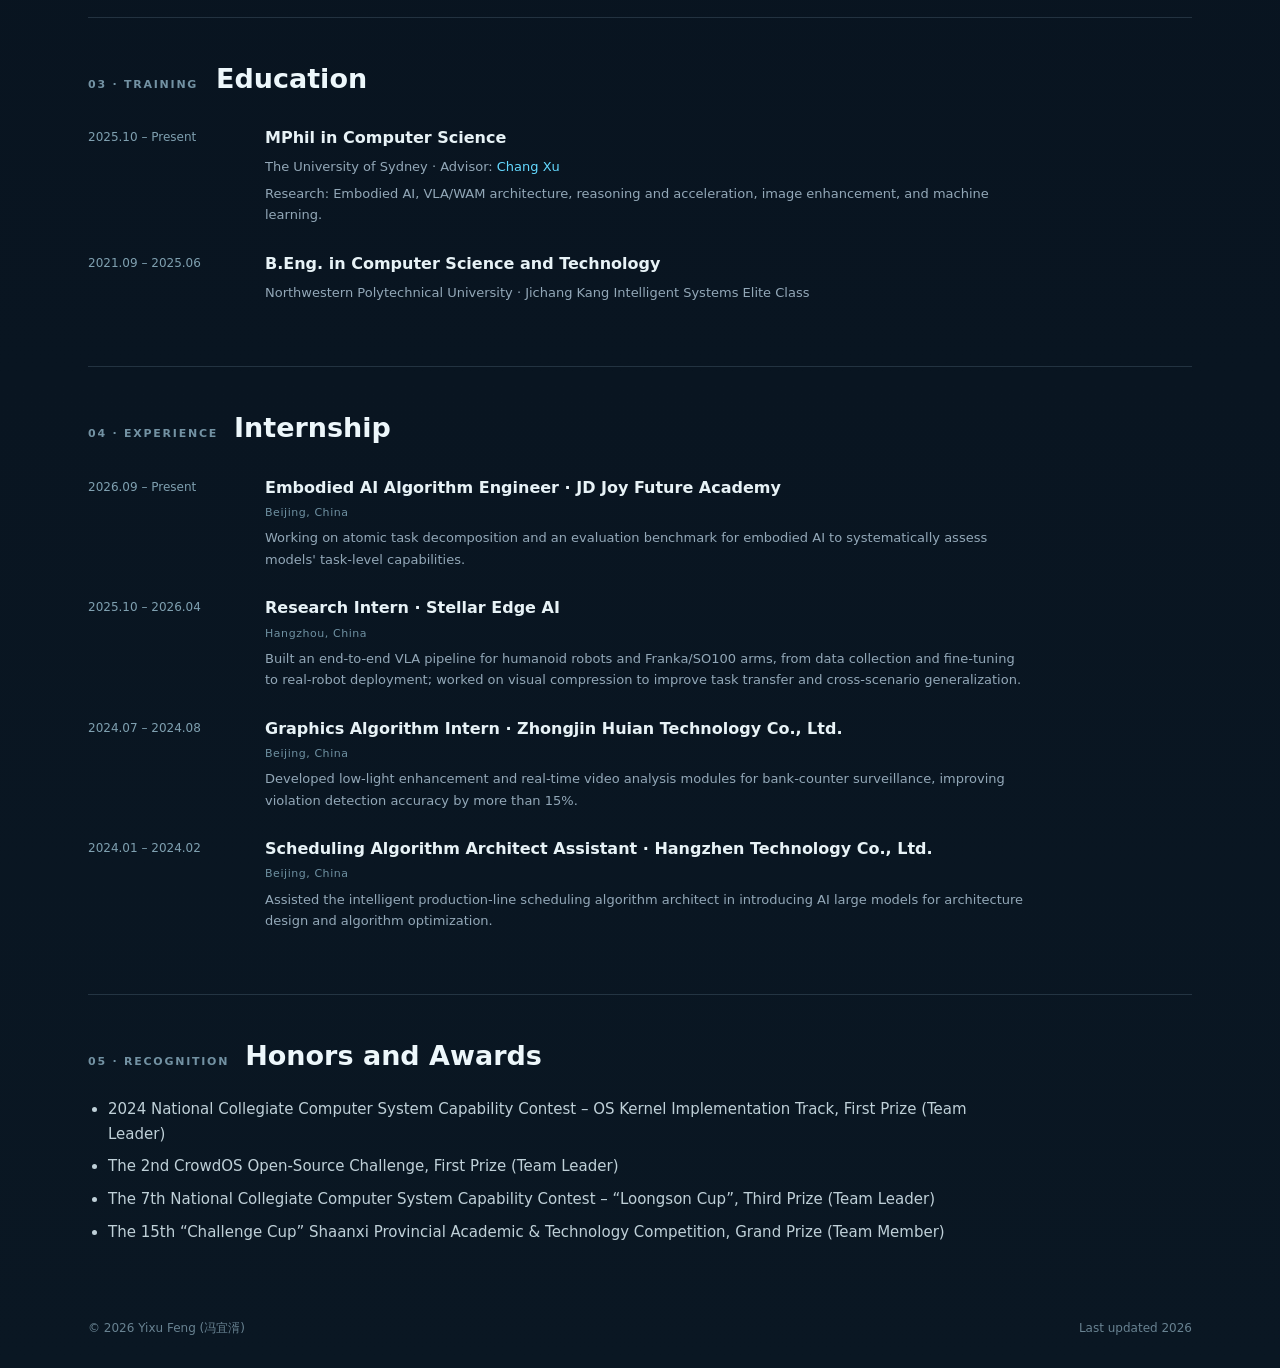
==== commit 3605a37b: "Update Site source" ====
--- a/index.html
+++ b/index.html
@@ -14,8 +14,8 @@
 <section class="section" id="news"><div class="section-heading"><p class="eyebrow">01 · UPDATES</p><h2>News</h2></div><div class="news-list"><div class="news-item"><span>September 2026</span><p>Started an embodied AI algorithm engineering internship at JD Joy Future Academy, focusing on atomic-task decomposition and evaluation benchmarks.</p></div><div class="news-item"><span>May 2026</span><p>See What Matters is accepted by ICML 2026.</p></div><div class="news-item"><span>June 2025</span><p>FusionNet wins 1st place in the NTIRE 2025 Low-Light Enhancement challenge.</p></div><div class="news-item"><span>June 2025</span><p>HVI is accepted by CVPR 2025 and released as an open-source implementation.</p></div><div class="news-item"><span>June 2025</span><p>Flow-Guided HDR Restoration wins 2nd place in the NTIRE 2025 Burst HDR Restoration challenge.</p></div><div class="news-item"><span>March 2025</span><p><a href="https://jsj.nwpu.edu.cn/info/1600/25255.htm" target="_blank" rel="noopener noreferrer">NWPU Computer School featured my CVPR research journey and low-light enhancement work. ↗</a></p></div><div class="news-item"><span>June 2024</span><p>DiffLight receives an oral presentation and 4th place in the NTIRE 2024 Low-Light Enhancement challenge.</p></div></div></section>
 <section class="section" id="reviewing"><div class="section-heading"><p class="eyebrow">02 · SERVICE</p><h2>Academic Reviewing</h2></div><p class="section-intro">I serve as a reviewer for leading venues across computer vision, multimedia, machine learning, and AI systems.</p><div class="review-grid"><div class="review-chip"><span class="chip-dot"></span>IEEE Transactions on Pattern Analysis and Machine Intelligence (TPAMI)</div><div class="review-chip"><span class="chip-dot"></span>IEEE Transactions on Multimedia (TMM)</div><div class="review-chip"><span class="chip-dot"></span>IEEE Transactions on Image Processing (TIP)</div><div class="review-chip"><span class="chip-dot"></span>IEEE Transactions on Circuits and Systems for Video Technology (TCSVT)</div><div class="review-chip"><span class="chip-dot"></span>European Conference on Computer Vision (ECCV)</div><div class="review-chip"><span class="chip-dot"></span>Conference on Neural Information Processing Systems (NeurIPS)</div><div class="review-chip"><span class="chip-dot"></span>Conference on Computer Vision and Pattern Recognition (CVPR)</div><div class="review-chip"><span class="chip-dot"></span>International Conference on Machine Learning (ICML)</div><div class="review-chip"><span class="chip-dot"></span>International Conference on Learning Representations (ICLR)</div></div></section>
 <section class="section" id="education"><div class="section-heading"><p class="eyebrow">03 · TRAINING</p><h2>Education</h2></div><div class="timeline-row"><span>2025.10 – Present</span><div><strong>MPhil in Computer Science</strong><p>The University of Sydney · Advisor: <a href="http://www.changxu.xyz/" target="_blank" rel="noopener noreferrer">Chang Xu</a></p><p>Research: Embodied AI, VLA/WAM architecture, reasoning and acceleration, image enhancement, and machine learning.</p></div></div><div class="timeline-row"><span>2021.09 – 2025.06</span><div><strong>B.Eng. in Computer Science and Technology</strong><p>Northwestern Polytechnical University · Jichang Kang Intelligent Systems Elite Class</p></div></div></section>
-<section class="section" id="internship"><div class="section-heading"><p class="eyebrow">04 · EXPERIENCE</p><h2>Internship</h2></div><div class="timeline-row"><span>2026.09 – Present</span><div><strong>Embodied AI Algorithm Engineer · JD Joy Future Academy</strong><p class="timeline-location">Beijing, China</p><p>Working on atomic task decomposition and an evaluation benchmark for embodied AI to systematically assess models&#39; task-level capabilities.</p></div></div><div class="timeline-row"><span>2025.10 – 2026.04</span><div><strong>Research Intern · Stellar Edge AI</strong><p class="timeline-location">Hangzhou, China</p><p>Built an end-to-end VLA deployment pipeline for humanoid robots and Franka/SO100 arms; designed pruning and quantization methods that reduced end-to-end latency by about 40%.</p></div></div><div class="timeline-row"><span>2024.07 – 2024.08</span><div><strong>Graphics Algorithm Intern · Zhongjin Huian Technology Co., Ltd.</strong><p class="timeline-location">Beijing, China</p><p>Developed low-light enhancement and real-time video analysis modules for bank-counter surveillance, improving violation detection accuracy by more than 15%.</p></div></div><div class="timeline-row"><span>2024.01 – 2024.02</span><div><strong>Scheduling Algorithm Architect Assistant · Hangzhen Technology Co., Ltd.</strong><p class="timeline-location">Beijing, China</p><p>Assisted the intelligent production-line scheduling algorithm architect in introducing AI large models for architecture design and algorithm optimization.</p></div></div></section>
+<section class="section" id="internship"><div class="section-heading"><p class="eyebrow">04 · EXPERIENCE</p><h2>Internship</h2></div><div class="timeline-row"><span>2026.09 – Present</span><div><strong>Embodied AI Algorithm Engineer · JD Joy Future Academy</strong><p class="timeline-location">Beijing, China</p><p>Working on atomic task decomposition and an evaluation benchmark for embodied AI to systematically assess models&#39; task-level capabilities.</p></div></div><div class="timeline-row"><span>2025.10 – 2026.04</span><div><strong>Research Intern · Stellar Edge AI</strong><p class="timeline-location">Hangzhou, China</p><p>Built an end-to-end VLA pipeline for humanoid robots and Franka/SO100 arms, from data collection and fine-tuning to real-robot deployment; worked on visual compression to improve task transfer and cross-scenario generalization.</p></div></div><div class="timeline-row"><span>2024.07 – 2024.08</span><div><strong>Graphics Algorithm Intern · Zhongjin Huian Technology Co., Ltd.</strong><p class="timeline-location">Beijing, China</p><p>Developed low-light enhancement and real-time video analysis modules for bank-counter surveillance, improving violation detection accuracy by more than 15%.</p></div></div><div class="timeline-row"><span>2024.01 – 2024.02</span><div><strong>Scheduling Algorithm Architect Assistant · Hangzhen Technology Co., Ltd.</strong><p class="timeline-location">Beijing, China</p><p>Assisted the intelligent production-line scheduling algorithm architect in introducing AI large models for architecture design and algorithm optimization.</p></div></div></section>
 <section class="section" id="awards"><div class="section-heading"><p class="eyebrow">05 · RECOGNITION</p><h2>Honors and Awards</h2></div><ul class="award-list"><li>2024 National Collegiate Computer System Capability Contest – OS Kernel Implementation Track, First Prize (Team Leader)</li><li>The 2nd CrowdOS Open-Source Challenge, First Prize (Team Leader)</li><li>The 7th National Collegiate Computer System Capability Contest – “Loongson Cup”, Third Prize (Team Leader)</li><li>The 15th “Challenge Cup” Shaanxi Provincial Academic &amp; Technology Competition, Grand Prize (Team Member)</li></ul></section>
 </main><footer class="footer"><span>© 2026 Yixu Feng (冯宜湑)</span> <span>Last updated 2026</span></footer>
-<script src="public/language.js?v=20261017-1"></script>
+<script src="public/language.js?v=20261017-2"></script>
 </body></html>
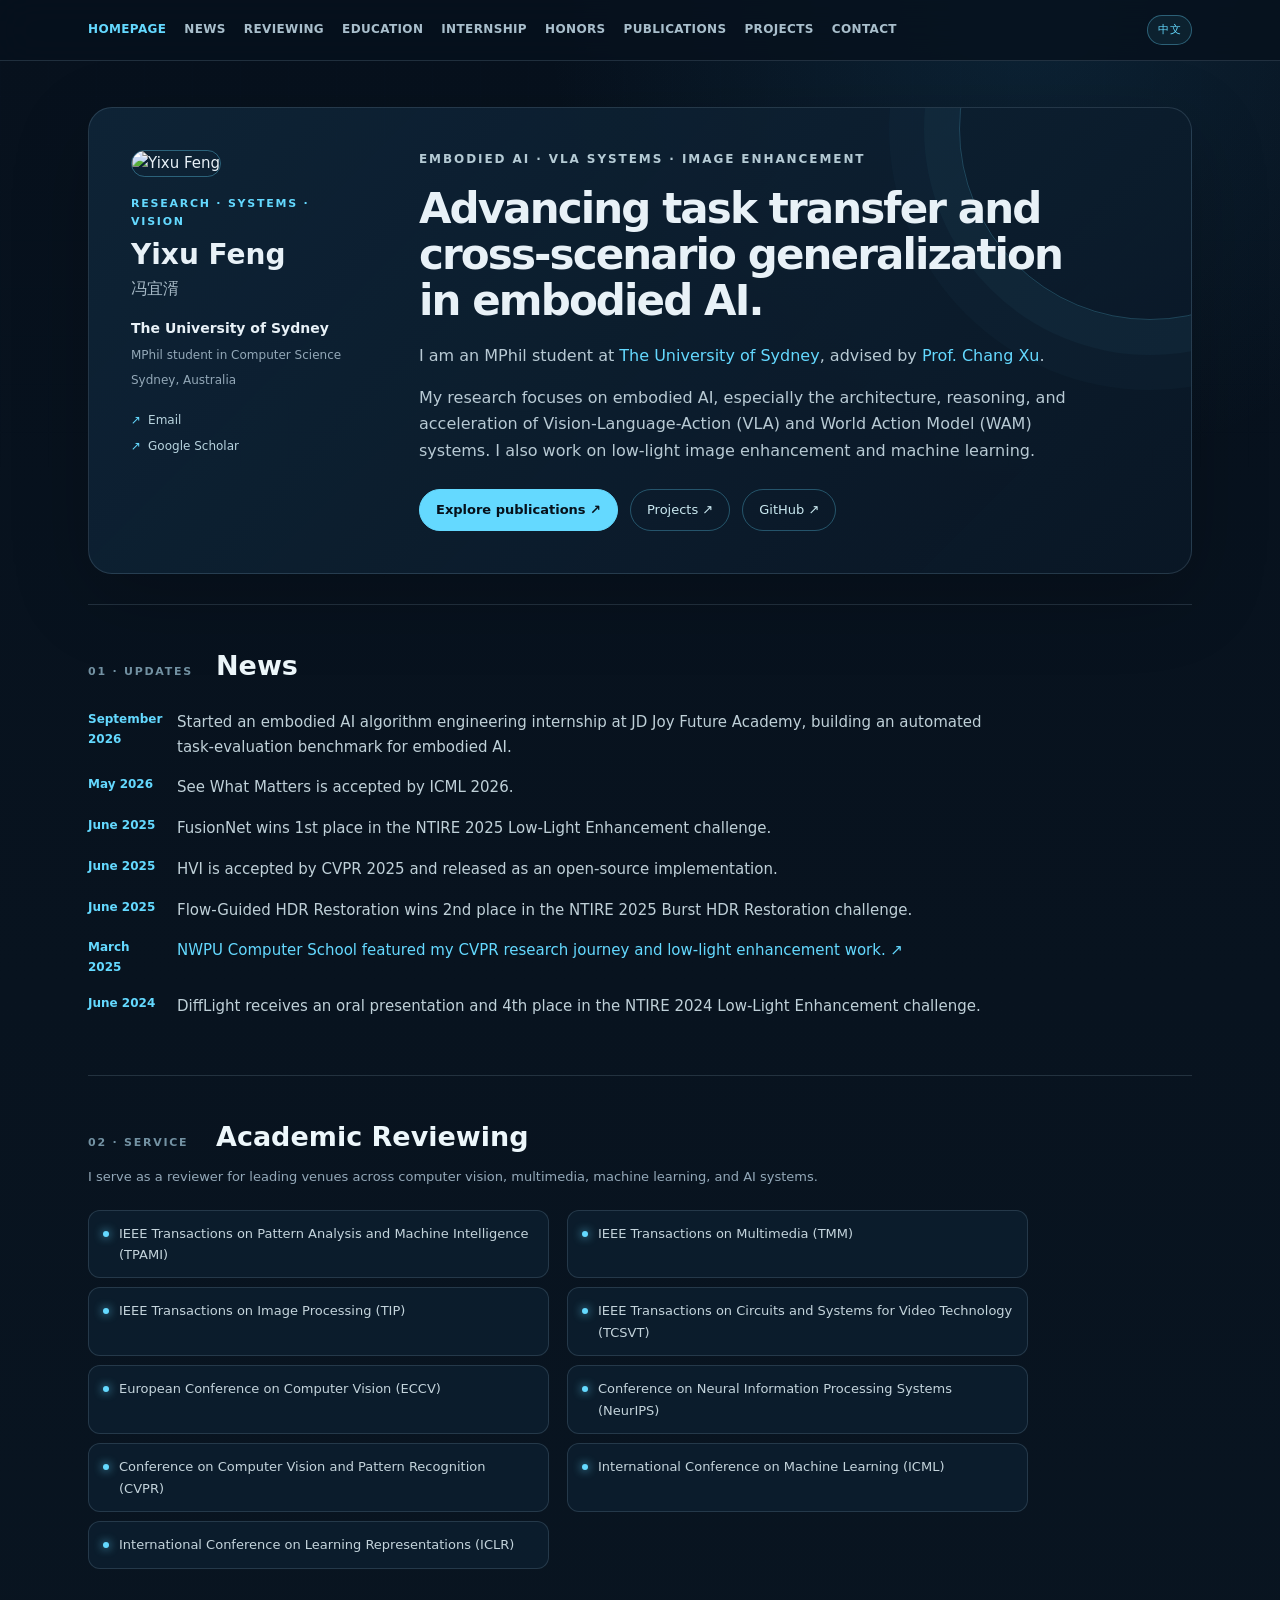
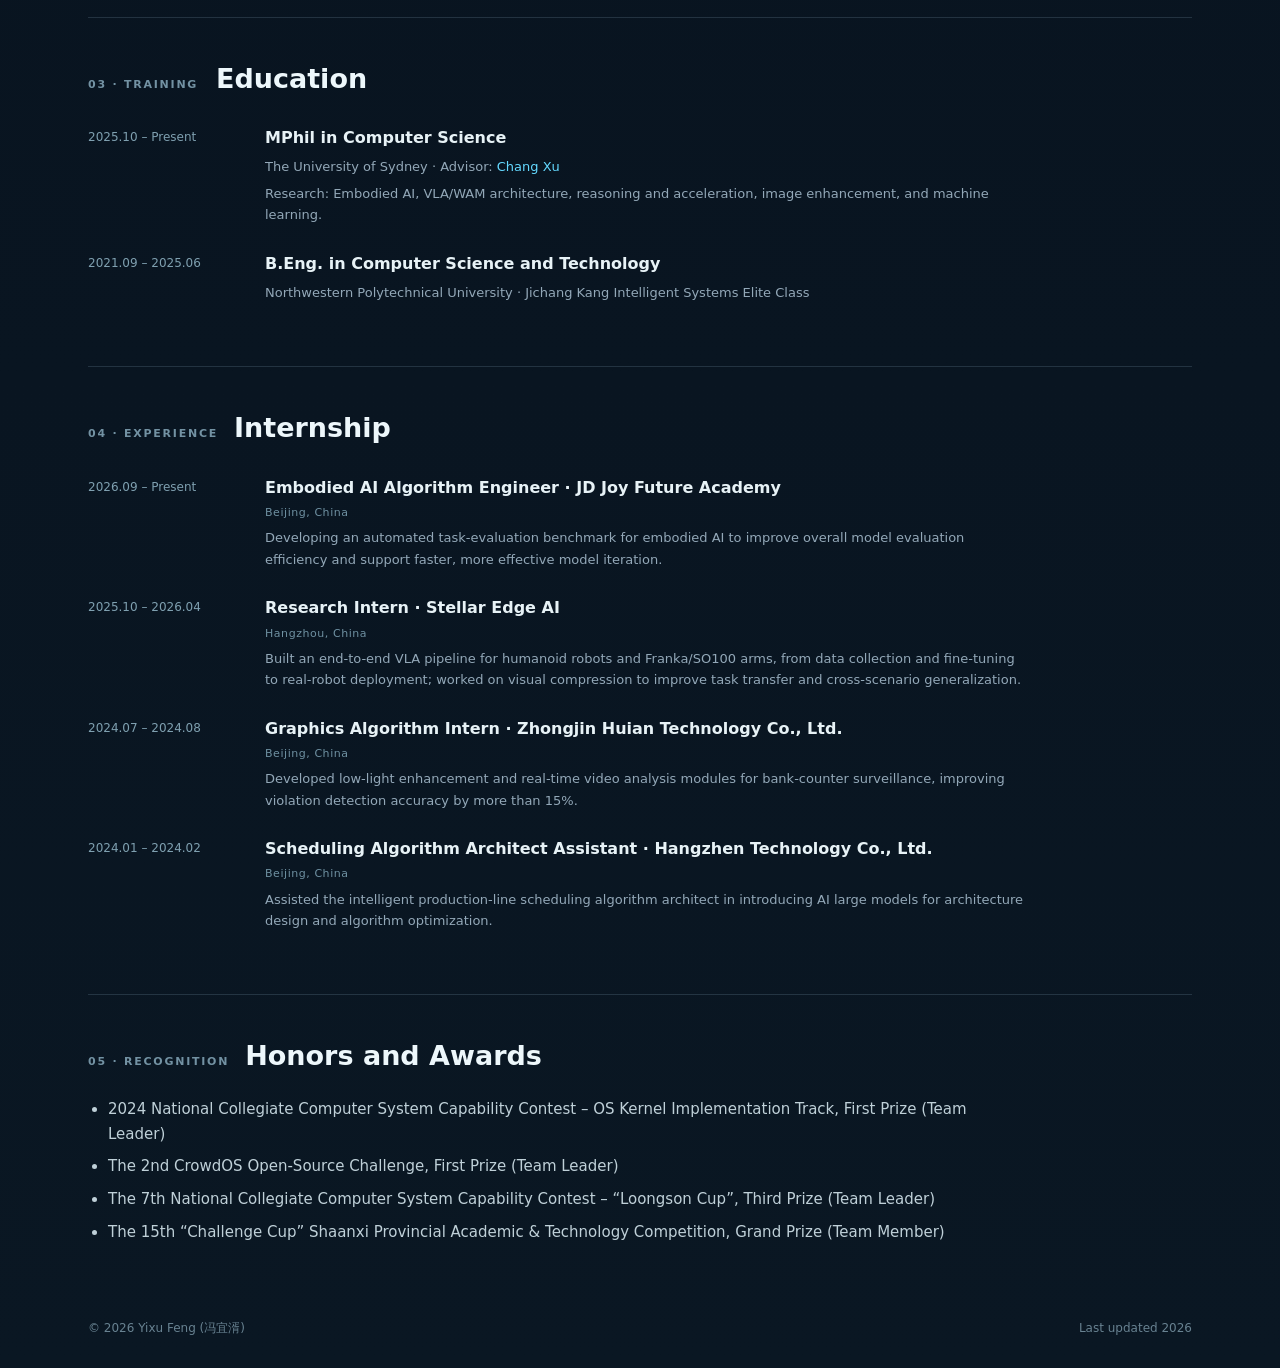
==== commit e63f38be: "Update Site source" ====
--- a/index.html
+++ b/index.html
@@ -11,11 +11,11 @@
 <header class="top-nav"><nav class="nav-inner" aria-label="Primary navigation"><ul class="nav-list"><li><a class="active" href="#home">Homepage</a></li> <li><a href="#news">News</a></li> <li><a href="#reviewing">Reviewing</a></li> <li><a href="#education">Education</a></li> <li><a href="#internship">Internship</a></li> <li><a href="#awards">Honors</a></li> <li><a href="publication/">Publications</a></li> <li><a href="project/">Projects</a></li> <li><a href="#contact">Contact</a></li></ul></nav></header>
 <main class="site-wrap" id="home">
 <section class="hero-card profile-section"><aside class="profile-sidebar"><img class="profile-photo" src="https://avatars.githubusercontent.com/u/113850295?v=4" alt="Yixu Feng"><p class="eyebrow">RESEARCH · SYSTEMS · VISION</p><h1>Yixu Feng</h1><p class="name-cn">冯宜湑</p><p class="affiliation">The University of Sydney</p><p class="role">MPhil student in Computer Science</p><p class="location">Sydney, Australia</p><div class="contact-links" id="contact"><a href="mailto:fediory@gmail.com">Email</a><a href="https://scholar.google.com/citations?user=WljJ2HUAAAAJ" target="_blank" rel="noopener noreferrer">Google Scholar</a></div></aside><div class="profile-main"><p class="hero-kicker">Embodied AI · VLA systems · Image enhancement</p><h2>Advancing task transfer and cross-scenario generalization in embodied AI.</h2><p>I am an MPhil student at <a href="https://www.sydney.edu.au/" target="_blank" rel="noopener noreferrer">The University of Sydney</a>, advised by <a href="http://www.changxu.xyz/" target="_blank" rel="noopener noreferrer">Prof. Chang Xu</a>.</p><p>My research focuses on embodied AI, especially the architecture, reasoning, and acceleration of Vision-Language-Action (VLA) and World Action Model (WAM) systems. I also work on low-light image enhancement and machine learning.</p><div class="hero-actions"><a class="button button-primary" href="publication/">Explore publications ↗</a><a class="button" href="project/">Projects ↗</a><a class="button" href="https://github.com/Fediory" target="_blank" rel="noopener noreferrer">GitHub ↗</a></div></div></section>
-<section class="section" id="news"><div class="section-heading"><p class="eyebrow">01 · UPDATES</p><h2>News</h2></div><div class="news-list"><div class="news-item"><span>September 2026</span><p>Started an embodied AI algorithm engineering internship at JD Joy Future Academy, focusing on atomic-task decomposition and evaluation benchmarks.</p></div><div class="news-item"><span>May 2026</span><p>See What Matters is accepted by ICML 2026.</p></div><div class="news-item"><span>June 2025</span><p>FusionNet wins 1st place in the NTIRE 2025 Low-Light Enhancement challenge.</p></div><div class="news-item"><span>June 2025</span><p>HVI is accepted by CVPR 2025 and released as an open-source implementation.</p></div><div class="news-item"><span>June 2025</span><p>Flow-Guided HDR Restoration wins 2nd place in the NTIRE 2025 Burst HDR Restoration challenge.</p></div><div class="news-item"><span>March 2025</span><p><a href="https://jsj.nwpu.edu.cn/info/1600/25255.htm" target="_blank" rel="noopener noreferrer">NWPU Computer School featured my CVPR research journey and low-light enhancement work. ↗</a></p></div><div class="news-item"><span>June 2024</span><p>DiffLight receives an oral presentation and 4th place in the NTIRE 2024 Low-Light Enhancement challenge.</p></div></div></section>
+<section class="section" id="news"><div class="section-heading"><p class="eyebrow">01 · UPDATES</p><h2>News</h2></div><div class="news-list"><div class="news-item"><span>September 2026</span><p>Started an embodied AI algorithm engineering internship at JD Joy Future Academy, building an automated task-evaluation benchmark for embodied AI.</p></div><div class="news-item"><span>May 2026</span><p>See What Matters is accepted by ICML 2026.</p></div><div class="news-item"><span>June 2025</span><p>FusionNet wins 1st place in the NTIRE 2025 Low-Light Enhancement challenge.</p></div><div class="news-item"><span>June 2025</span><p>HVI is accepted by CVPR 2025 and released as an open-source implementation.</p></div><div class="news-item"><span>June 2025</span><p>Flow-Guided HDR Restoration wins 2nd place in the NTIRE 2025 Burst HDR Restoration challenge.</p></div><div class="news-item"><span>March 2025</span><p><a href="https://jsj.nwpu.edu.cn/info/1600/25255.htm" target="_blank" rel="noopener noreferrer">NWPU Computer School featured my CVPR research journey and low-light enhancement work. ↗</a></p></div><div class="news-item"><span>June 2024</span><p>DiffLight receives an oral presentation and 4th place in the NTIRE 2024 Low-Light Enhancement challenge.</p></div></div></section>
 <section class="section" id="reviewing"><div class="section-heading"><p class="eyebrow">02 · SERVICE</p><h2>Academic Reviewing</h2></div><p class="section-intro">I serve as a reviewer for leading venues across computer vision, multimedia, machine learning, and AI systems.</p><div class="review-grid"><div class="review-chip"><span class="chip-dot"></span>IEEE Transactions on Pattern Analysis and Machine Intelligence (TPAMI)</div><div class="review-chip"><span class="chip-dot"></span>IEEE Transactions on Multimedia (TMM)</div><div class="review-chip"><span class="chip-dot"></span>IEEE Transactions on Image Processing (TIP)</div><div class="review-chip"><span class="chip-dot"></span>IEEE Transactions on Circuits and Systems for Video Technology (TCSVT)</div><div class="review-chip"><span class="chip-dot"></span>European Conference on Computer Vision (ECCV)</div><div class="review-chip"><span class="chip-dot"></span>Conference on Neural Information Processing Systems (NeurIPS)</div><div class="review-chip"><span class="chip-dot"></span>Conference on Computer Vision and Pattern Recognition (CVPR)</div><div class="review-chip"><span class="chip-dot"></span>International Conference on Machine Learning (ICML)</div><div class="review-chip"><span class="chip-dot"></span>International Conference on Learning Representations (ICLR)</div></div></section>
 <section class="section" id="education"><div class="section-heading"><p class="eyebrow">03 · TRAINING</p><h2>Education</h2></div><div class="timeline-row"><span>2025.10 – Present</span><div><strong>MPhil in Computer Science</strong><p>The University of Sydney · Advisor: <a href="http://www.changxu.xyz/" target="_blank" rel="noopener noreferrer">Chang Xu</a></p><p>Research: Embodied AI, VLA/WAM architecture, reasoning and acceleration, image enhancement, and machine learning.</p></div></div><div class="timeline-row"><span>2021.09 – 2025.06</span><div><strong>B.Eng. in Computer Science and Technology</strong><p>Northwestern Polytechnical University · Jichang Kang Intelligent Systems Elite Class</p></div></div></section>
-<section class="section" id="internship"><div class="section-heading"><p class="eyebrow">04 · EXPERIENCE</p><h2>Internship</h2></div><div class="timeline-row"><span>2026.09 – Present</span><div><strong>Embodied AI Algorithm Engineer · JD Joy Future Academy</strong><p class="timeline-location">Beijing, China</p><p>Working on atomic task decomposition and an evaluation benchmark for embodied AI to systematically assess models&#39; task-level capabilities.</p></div></div><div class="timeline-row"><span>2025.10 – 2026.04</span><div><strong>Research Intern · Stellar Edge AI</strong><p class="timeline-location">Hangzhou, China</p><p>Built an end-to-end VLA pipeline for humanoid robots and Franka/SO100 arms, from data collection and fine-tuning to real-robot deployment; worked on visual compression to improve task transfer and cross-scenario generalization.</p></div></div><div class="timeline-row"><span>2024.07 – 2024.08</span><div><strong>Graphics Algorithm Intern · Zhongjin Huian Technology Co., Ltd.</strong><p class="timeline-location">Beijing, China</p><p>Developed low-light enhancement and real-time video analysis modules for bank-counter surveillance, improving violation detection accuracy by more than 15%.</p></div></div><div class="timeline-row"><span>2024.01 – 2024.02</span><div><strong>Scheduling Algorithm Architect Assistant · Hangzhen Technology Co., Ltd.</strong><p class="timeline-location">Beijing, China</p><p>Assisted the intelligent production-line scheduling algorithm architect in introducing AI large models for architecture design and algorithm optimization.</p></div></div></section>
+<section class="section" id="internship"><div class="section-heading"><p class="eyebrow">04 · EXPERIENCE</p><h2>Internship</h2></div><div class="timeline-row"><span>2026.09 – Present</span><div><strong>Embodied AI Algorithm Engineer · JD Joy Future Academy</strong><p class="timeline-location">Beijing, China</p><p>Developing an automated task-evaluation benchmark for embodied AI to improve overall model evaluation efficiency and support faster, more effective model iteration.</p></div></div><div class="timeline-row"><span>2025.10 – 2026.04</span><div><strong>Research Intern · Stellar Edge AI</strong><p class="timeline-location">Hangzhou, China</p><p>Built an end-to-end VLA pipeline for humanoid robots and Franka/SO100 arms, from data collection and fine-tuning to real-robot deployment; worked on visual compression to improve task transfer and cross-scenario generalization.</p></div></div><div class="timeline-row"><span>2024.07 – 2024.08</span><div><strong>Graphics Algorithm Intern · Zhongjin Huian Technology Co., Ltd.</strong><p class="timeline-location">Beijing, China</p><p>Developed low-light enhancement and real-time video analysis modules for bank-counter surveillance, improving violation detection accuracy by more than 15%.</p></div></div><div class="timeline-row"><span>2024.01 – 2024.02</span><div><strong>Scheduling Algorithm Architect Assistant · Hangzhen Technology Co., Ltd.</strong><p class="timeline-location">Beijing, China</p><p>Assisted the intelligent production-line scheduling algorithm architect in introducing AI large models for architecture design and algorithm optimization.</p></div></div></section>
 <section class="section" id="awards"><div class="section-heading"><p class="eyebrow">05 · RECOGNITION</p><h2>Honors and Awards</h2></div><ul class="award-list"><li>2024 National Collegiate Computer System Capability Contest – OS Kernel Implementation Track, First Prize (Team Leader)</li><li>The 2nd CrowdOS Open-Source Challenge, First Prize (Team Leader)</li><li>The 7th National Collegiate Computer System Capability Contest – “Loongson Cup”, Third Prize (Team Leader)</li><li>The 15th “Challenge Cup” Shaanxi Provincial Academic &amp; Technology Competition, Grand Prize (Team Member)</li></ul></section>
 </main><footer class="footer"><span>© 2026 Yixu Feng (冯宜湑)</span> <span>Last updated 2026</span></footer>
-<script src="public/language.js?v=20261017-2"></script>
+<script src="public/language.js?v=20261017-3"></script>
 </body></html>
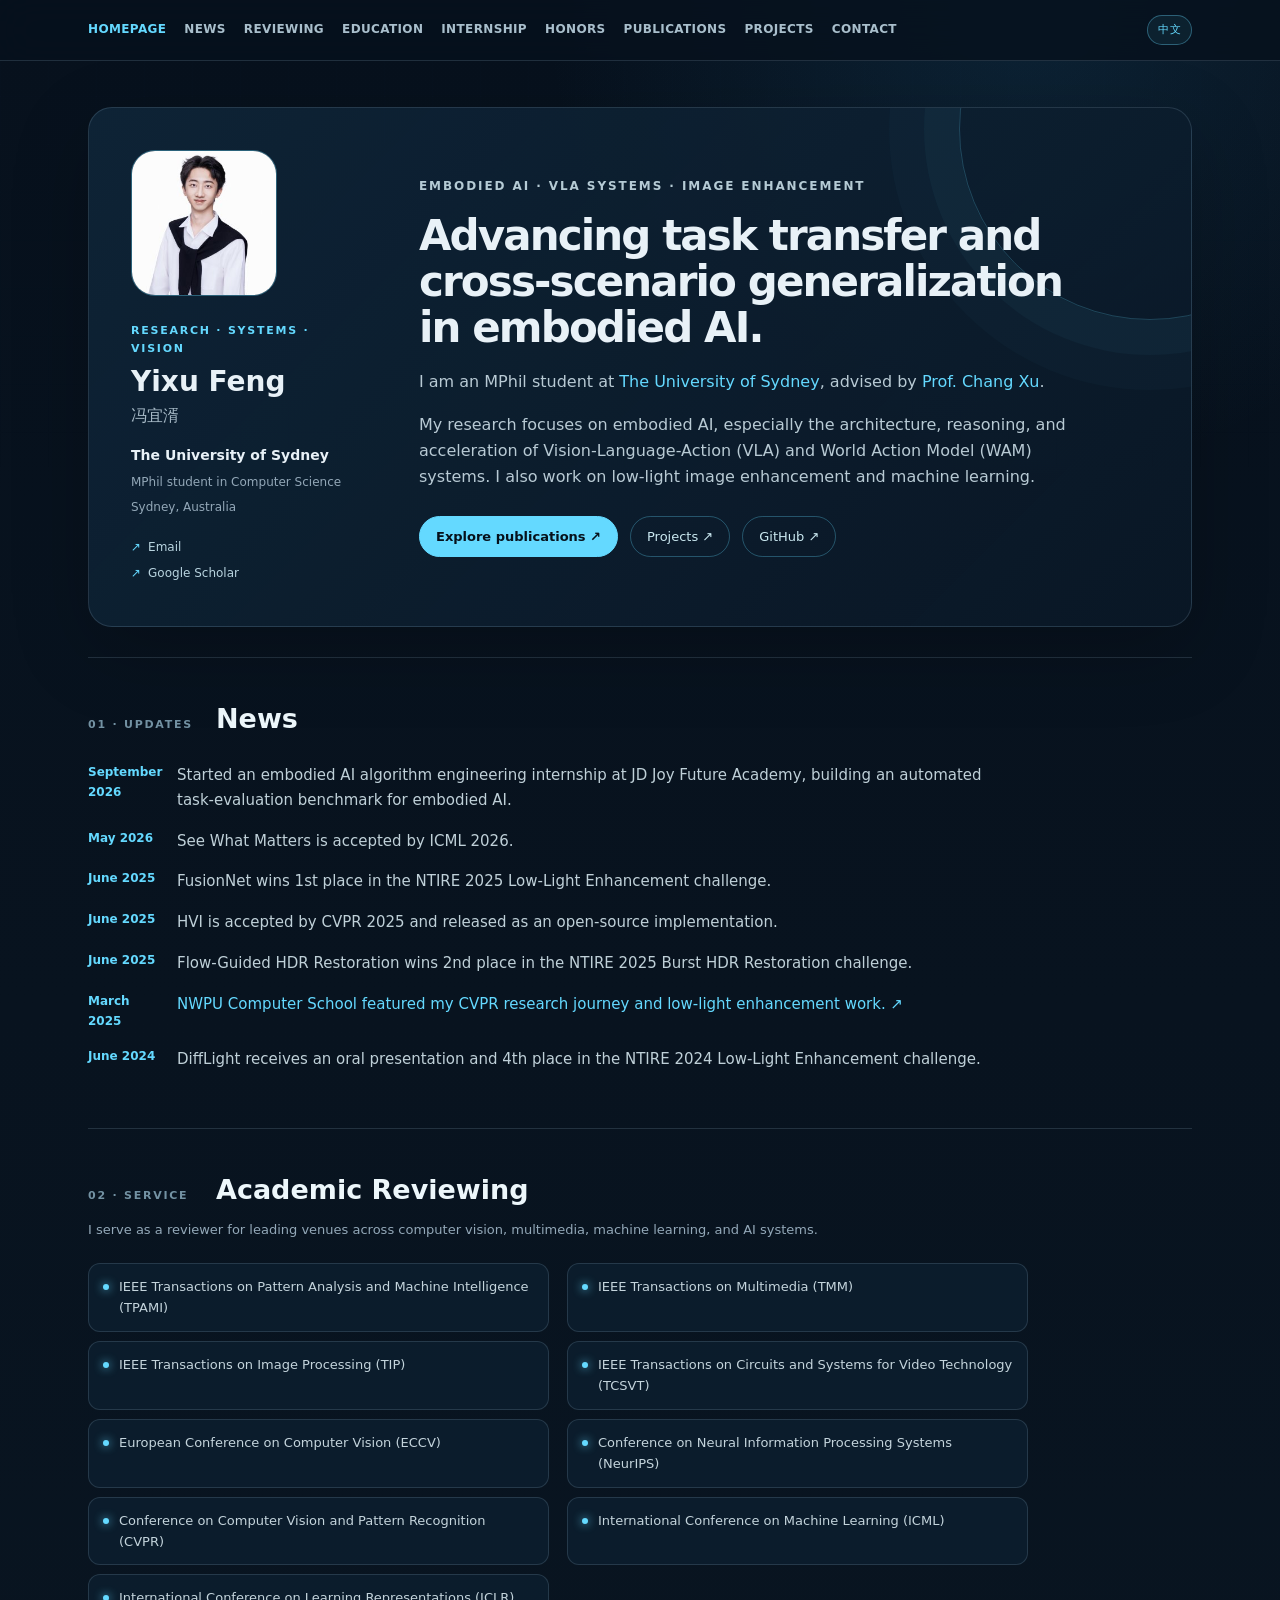
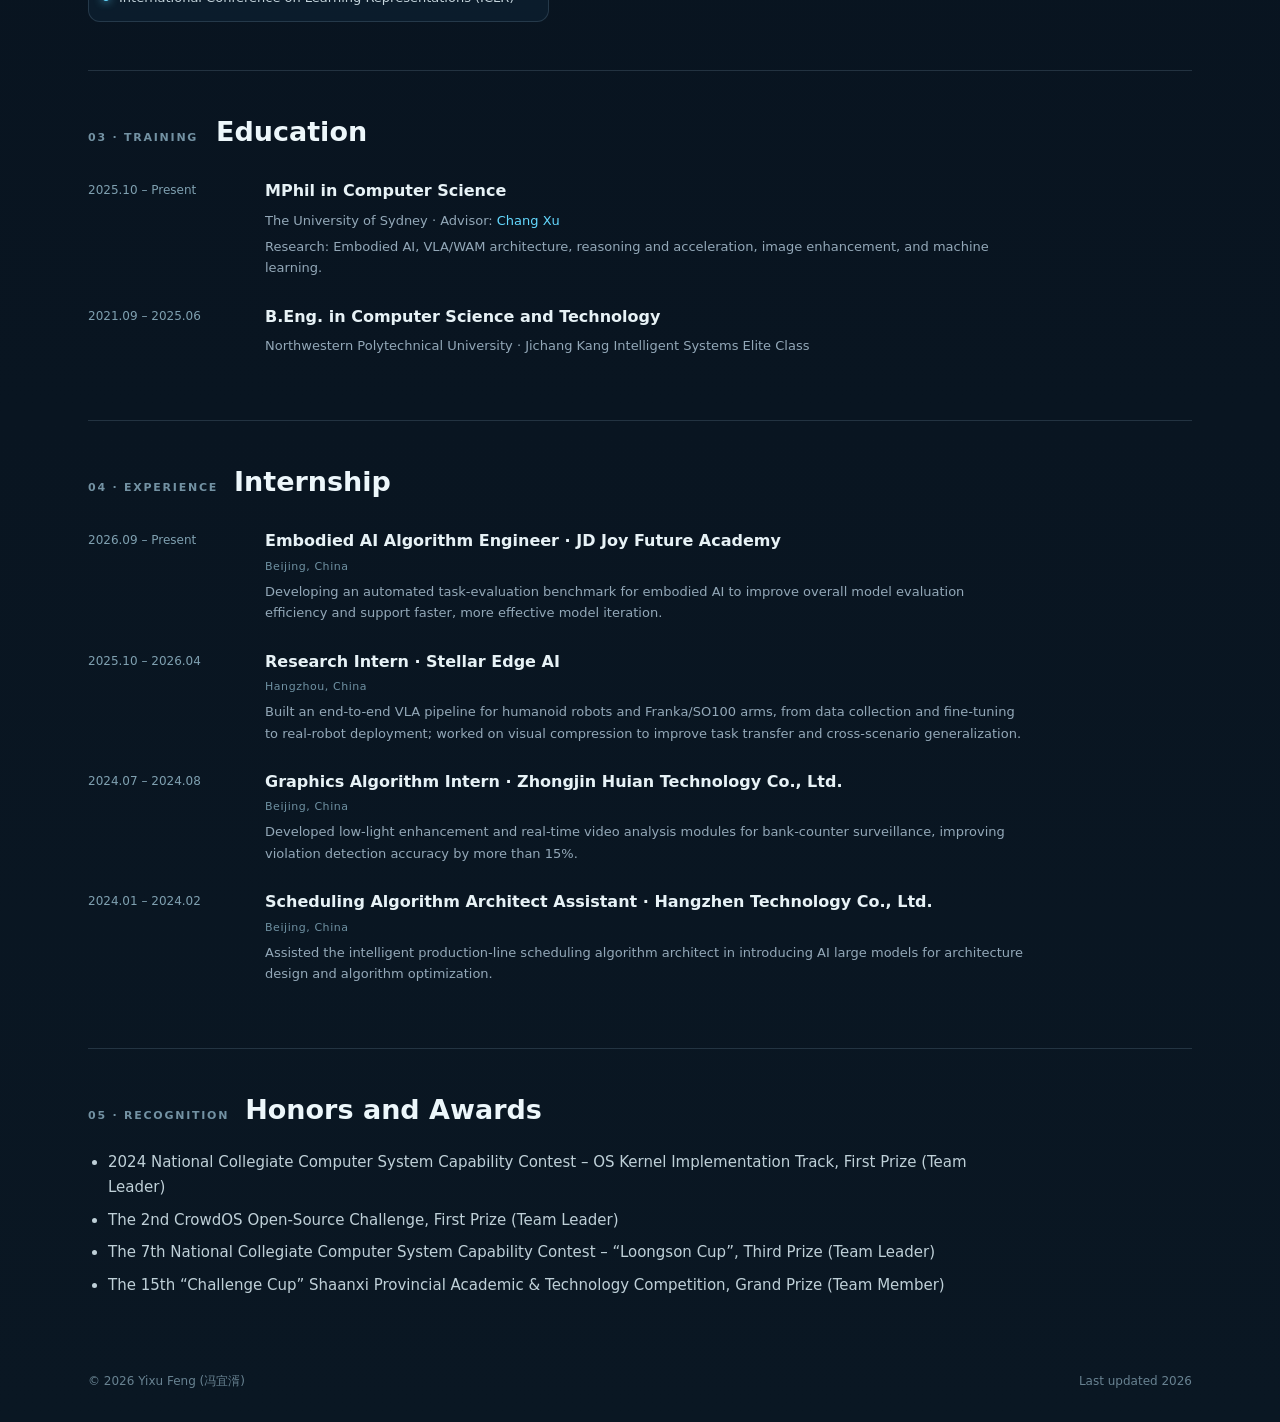
==== commit 167ef88a: "Update Site source" ====
--- a/index.html
+++ b/index.html
@@ -10,7 +10,7 @@
 <body>
 <header class="top-nav"><nav class="nav-inner" aria-label="Primary navigation"><ul class="nav-list"><li><a class="active" href="#home">Homepage</a></li> <li><a href="#news">News</a></li> <li><a href="#reviewing">Reviewing</a></li> <li><a href="#education">Education</a></li> <li><a href="#internship">Internship</a></li> <li><a href="#awards">Honors</a></li> <li><a href="publication/">Publications</a></li> <li><a href="project/">Projects</a></li> <li><a href="#contact">Contact</a></li></ul></nav></header>
 <main class="site-wrap" id="home">
-<section class="hero-card profile-section"><aside class="profile-sidebar"><img class="profile-photo" src="https://avatars.githubusercontent.com/u/113850295?v=4" alt="Yixu Feng"><p class="eyebrow">RESEARCH · SYSTEMS · VISION</p><h1>Yixu Feng</h1><p class="name-cn">冯宜湑</p><p class="affiliation">The University of Sydney</p><p class="role">MPhil student in Computer Science</p><p class="location">Sydney, Australia</p><div class="contact-links" id="contact"><a href="mailto:fediory@gmail.com">Email</a><a href="https://scholar.google.com/citations?user=WljJ2HUAAAAJ" target="_blank" rel="noopener noreferrer">Google Scholar</a></div></aside><div class="profile-main"><p class="hero-kicker">Embodied AI · VLA systems · Image enhancement</p><h2>Advancing task transfer and cross-scenario generalization in embodied AI.</h2><p>I am an MPhil student at <a href="https://www.sydney.edu.au/" target="_blank" rel="noopener noreferrer">The University of Sydney</a>, advised by <a href="http://www.changxu.xyz/" target="_blank" rel="noopener noreferrer">Prof. Chang Xu</a>.</p><p>My research focuses on embodied AI, especially the architecture, reasoning, and acceleration of Vision-Language-Action (VLA) and World Action Model (WAM) systems. I also work on low-light image enhancement and machine learning.</p><div class="hero-actions"><a class="button button-primary" href="publication/">Explore publications ↗</a><a class="button" href="project/">Projects ↗</a><a class="button" href="https://github.com/Fediory" target="_blank" rel="noopener noreferrer">GitHub ↗</a></div></div></section>
+<section class="hero-card profile-section"><aside class="profile-sidebar"><img class="profile-photo" src="public/profile-google-scholar.jpg" alt="Yixu Feng"><p class="eyebrow">RESEARCH · SYSTEMS · VISION</p><h1>Yixu Feng</h1><p class="name-cn">冯宜湑</p><p class="affiliation">The University of Sydney</p><p class="role">MPhil student in Computer Science</p><p class="location">Sydney, Australia</p><div class="contact-links" id="contact"><a href="mailto:fediory@gmail.com">Email</a><a href="https://scholar.google.com/citations?user=WljJ2HUAAAAJ" target="_blank" rel="noopener noreferrer">Google Scholar</a></div></aside><div class="profile-main"><p class="hero-kicker">Embodied AI · VLA systems · Image enhancement</p><h2>Advancing task transfer and cross-scenario generalization in embodied AI.</h2><p>I am an MPhil student at <a href="https://www.sydney.edu.au/" target="_blank" rel="noopener noreferrer">The University of Sydney</a>, advised by <a href="http://www.changxu.xyz/" target="_blank" rel="noopener noreferrer">Prof. Chang Xu</a>.</p><p>My research focuses on embodied AI, especially the architecture, reasoning, and acceleration of Vision-Language-Action (VLA) and World Action Model (WAM) systems. I also work on low-light image enhancement and machine learning.</p><div class="hero-actions"><a class="button button-primary" href="publication/">Explore publications ↗</a><a class="button" href="project/">Projects ↗</a><a class="button" href="https://github.com/Fediory" target="_blank" rel="noopener noreferrer">GitHub ↗</a></div></div></section>
 <section class="section" id="news"><div class="section-heading"><p class="eyebrow">01 · UPDATES</p><h2>News</h2></div><div class="news-list"><div class="news-item"><span>September 2026</span><p>Started an embodied AI algorithm engineering internship at JD Joy Future Academy, building an automated task-evaluation benchmark for embodied AI.</p></div><div class="news-item"><span>May 2026</span><p>See What Matters is accepted by ICML 2026.</p></div><div class="news-item"><span>June 2025</span><p>FusionNet wins 1st place in the NTIRE 2025 Low-Light Enhancement challenge.</p></div><div class="news-item"><span>June 2025</span><p>HVI is accepted by CVPR 2025 and released as an open-source implementation.</p></div><div class="news-item"><span>June 2025</span><p>Flow-Guided HDR Restoration wins 2nd place in the NTIRE 2025 Burst HDR Restoration challenge.</p></div><div class="news-item"><span>March 2025</span><p><a href="https://jsj.nwpu.edu.cn/info/1600/25255.htm" target="_blank" rel="noopener noreferrer">NWPU Computer School featured my CVPR research journey and low-light enhancement work. ↗</a></p></div><div class="news-item"><span>June 2024</span><p>DiffLight receives an oral presentation and 4th place in the NTIRE 2024 Low-Light Enhancement challenge.</p></div></div></section>
 <section class="section" id="reviewing"><div class="section-heading"><p class="eyebrow">02 · SERVICE</p><h2>Academic Reviewing</h2></div><p class="section-intro">I serve as a reviewer for leading venues across computer vision, multimedia, machine learning, and AI systems.</p><div class="review-grid"><div class="review-chip"><span class="chip-dot"></span>IEEE Transactions on Pattern Analysis and Machine Intelligence (TPAMI)</div><div class="review-chip"><span class="chip-dot"></span>IEEE Transactions on Multimedia (TMM)</div><div class="review-chip"><span class="chip-dot"></span>IEEE Transactions on Image Processing (TIP)</div><div class="review-chip"><span class="chip-dot"></span>IEEE Transactions on Circuits and Systems for Video Technology (TCSVT)</div><div class="review-chip"><span class="chip-dot"></span>European Conference on Computer Vision (ECCV)</div><div class="review-chip"><span class="chip-dot"></span>Conference on Neural Information Processing Systems (NeurIPS)</div><div class="review-chip"><span class="chip-dot"></span>Conference on Computer Vision and Pattern Recognition (CVPR)</div><div class="review-chip"><span class="chip-dot"></span>International Conference on Machine Learning (ICML)</div><div class="review-chip"><span class="chip-dot"></span>International Conference on Learning Representations (ICLR)</div></div></section>
 <section class="section" id="education"><div class="section-heading"><p class="eyebrow">03 · TRAINING</p><h2>Education</h2></div><div class="timeline-row"><span>2025.10 – Present</span><div><strong>MPhil in Computer Science</strong><p>The University of Sydney · Advisor: <a href="http://www.changxu.xyz/" target="_blank" rel="noopener noreferrer">Chang Xu</a></p><p>Research: Embodied AI, VLA/WAM architecture, reasoning and acceleration, image enhancement, and machine learning.</p></div></div><div class="timeline-row"><span>2021.09 – 2025.06</span><div><strong>B.Eng. in Computer Science and Technology</strong><p>Northwestern Polytechnical University · Jichang Kang Intelligent Systems Elite Class</p></div></div></section>
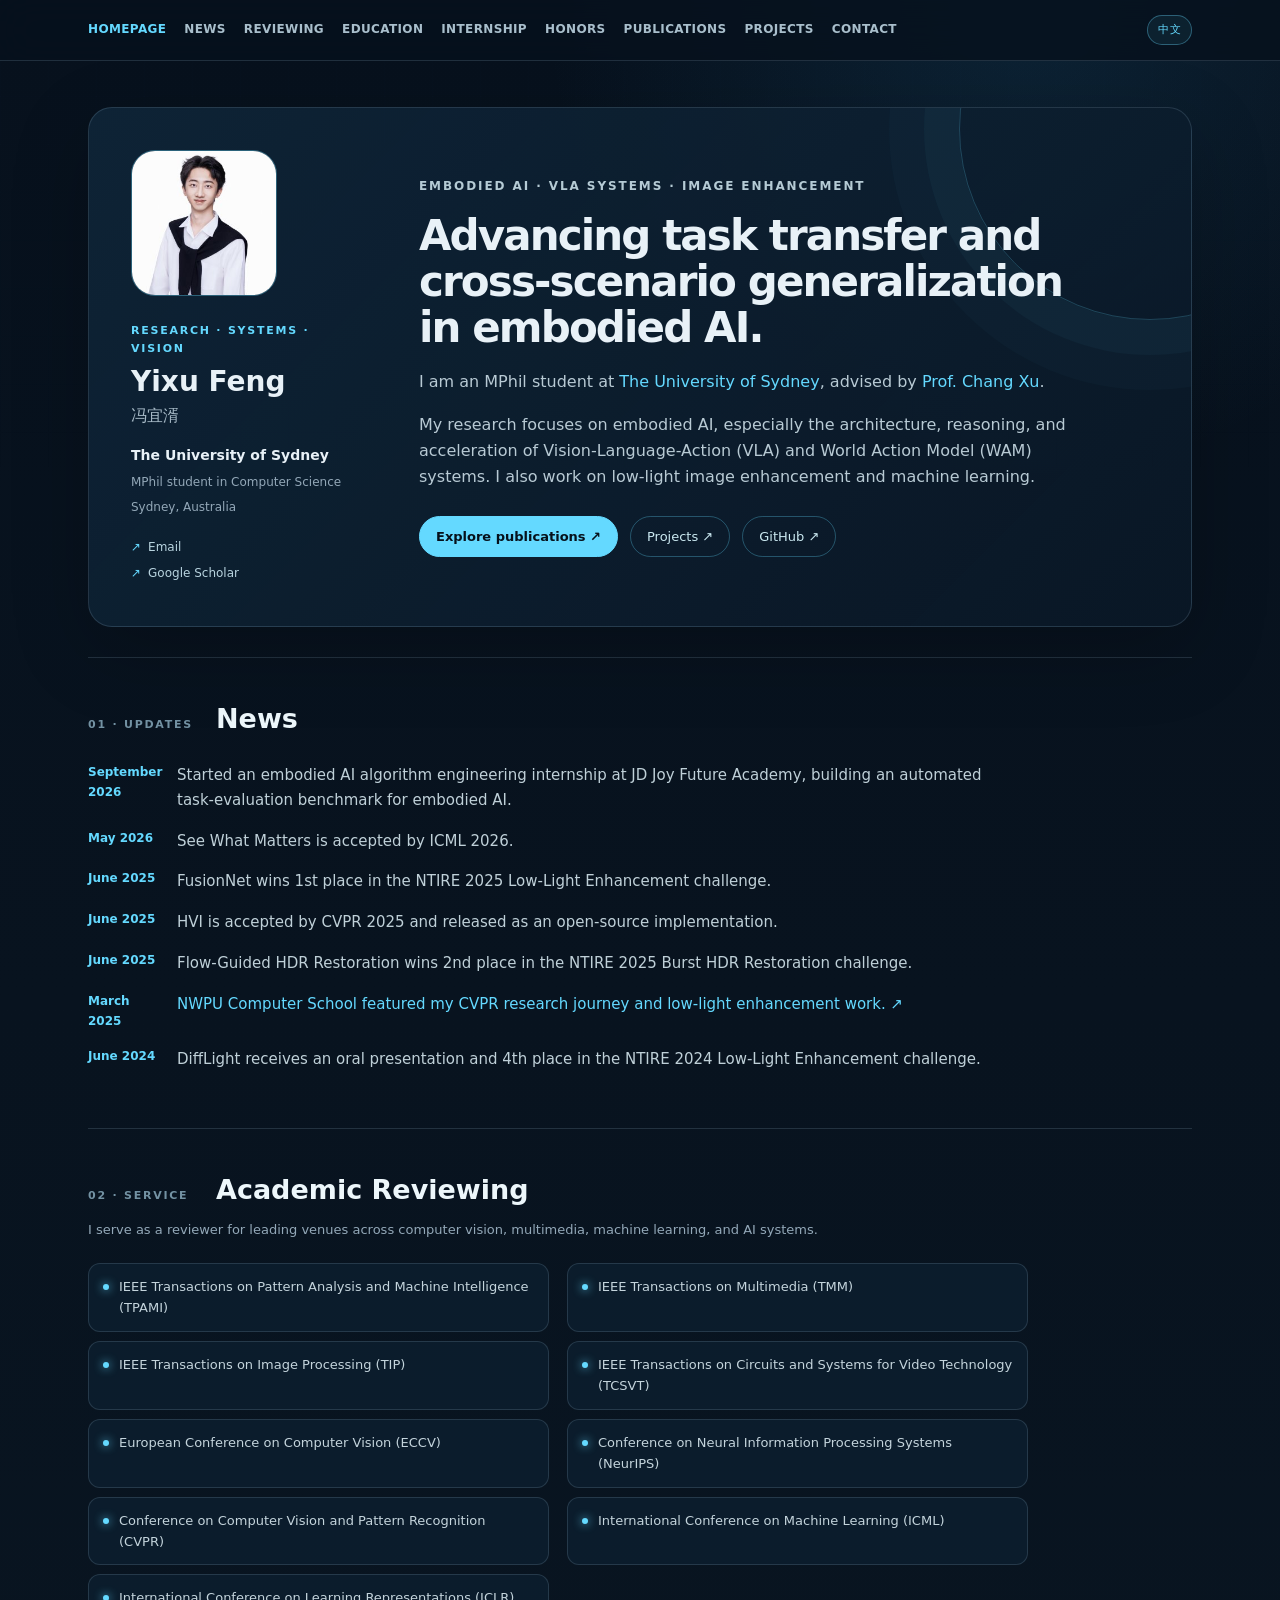
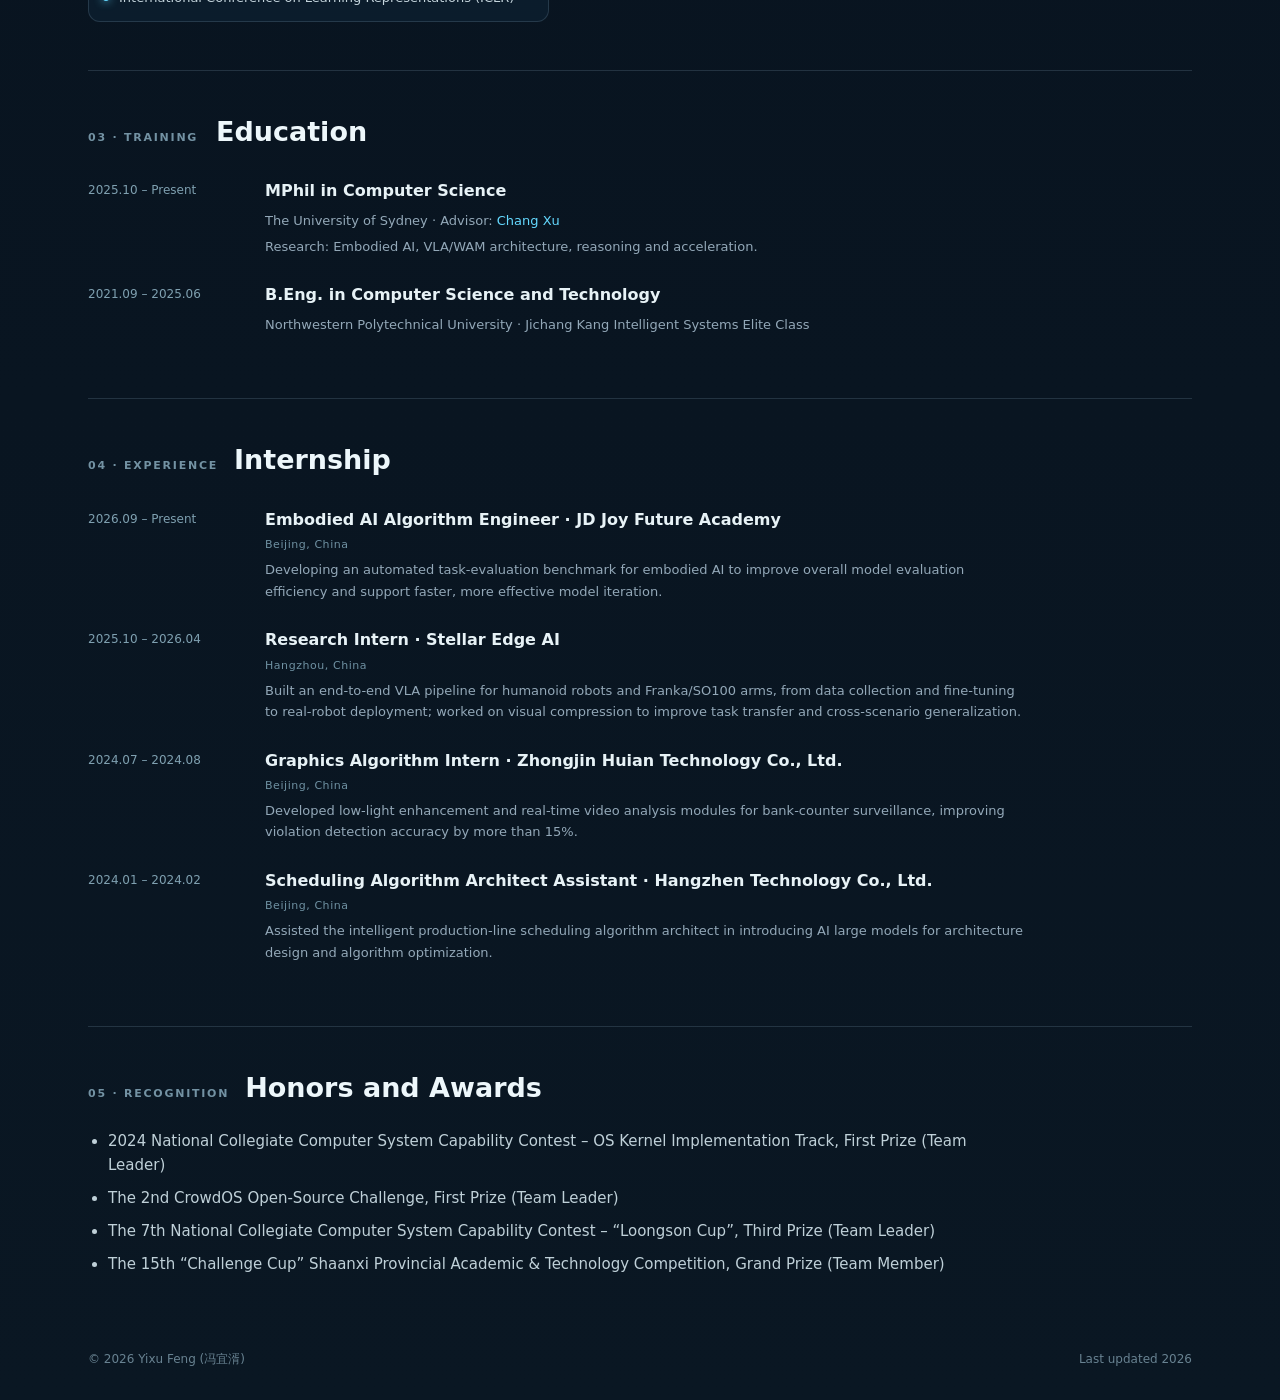
==== commit ac63a33a: "Update Site source" ====
--- a/index.html
+++ b/index.html
@@ -13,9 +13,9 @@
 <section class="hero-card profile-section"><aside class="profile-sidebar"><img class="profile-photo" src="public/profile-google-scholar.jpg" alt="Yixu Feng"><p class="eyebrow">RESEARCH · SYSTEMS · VISION</p><h1>Yixu Feng</h1><p class="name-cn">冯宜湑</p><p class="affiliation">The University of Sydney</p><p class="role">MPhil student in Computer Science</p><p class="location">Sydney, Australia</p><div class="contact-links" id="contact"><a href="mailto:fediory@gmail.com">Email</a><a href="https://scholar.google.com/citations?user=WljJ2HUAAAAJ" target="_blank" rel="noopener noreferrer">Google Scholar</a></div></aside><div class="profile-main"><p class="hero-kicker">Embodied AI · VLA systems · Image enhancement</p><h2>Advancing task transfer and cross-scenario generalization in embodied AI.</h2><p>I am an MPhil student at <a href="https://www.sydney.edu.au/" target="_blank" rel="noopener noreferrer">The University of Sydney</a>, advised by <a href="http://www.changxu.xyz/" target="_blank" rel="noopener noreferrer">Prof. Chang Xu</a>.</p><p>My research focuses on embodied AI, especially the architecture, reasoning, and acceleration of Vision-Language-Action (VLA) and World Action Model (WAM) systems. I also work on low-light image enhancement and machine learning.</p><div class="hero-actions"><a class="button button-primary" href="publication/">Explore publications ↗</a><a class="button" href="project/">Projects ↗</a><a class="button" href="https://github.com/Fediory" target="_blank" rel="noopener noreferrer">GitHub ↗</a></div></div></section>
 <section class="section" id="news"><div class="section-heading"><p class="eyebrow">01 · UPDATES</p><h2>News</h2></div><div class="news-list"><div class="news-item"><span>September 2026</span><p>Started an embodied AI algorithm engineering internship at JD Joy Future Academy, building an automated task-evaluation benchmark for embodied AI.</p></div><div class="news-item"><span>May 2026</span><p>See What Matters is accepted by ICML 2026.</p></div><div class="news-item"><span>June 2025</span><p>FusionNet wins 1st place in the NTIRE 2025 Low-Light Enhancement challenge.</p></div><div class="news-item"><span>June 2025</span><p>HVI is accepted by CVPR 2025 and released as an open-source implementation.</p></div><div class="news-item"><span>June 2025</span><p>Flow-Guided HDR Restoration wins 2nd place in the NTIRE 2025 Burst HDR Restoration challenge.</p></div><div class="news-item"><span>March 2025</span><p><a href="https://jsj.nwpu.edu.cn/info/1600/25255.htm" target="_blank" rel="noopener noreferrer">NWPU Computer School featured my CVPR research journey and low-light enhancement work. ↗</a></p></div><div class="news-item"><span>June 2024</span><p>DiffLight receives an oral presentation and 4th place in the NTIRE 2024 Low-Light Enhancement challenge.</p></div></div></section>
 <section class="section" id="reviewing"><div class="section-heading"><p class="eyebrow">02 · SERVICE</p><h2>Academic Reviewing</h2></div><p class="section-intro">I serve as a reviewer for leading venues across computer vision, multimedia, machine learning, and AI systems.</p><div class="review-grid"><div class="review-chip"><span class="chip-dot"></span>IEEE Transactions on Pattern Analysis and Machine Intelligence (TPAMI)</div><div class="review-chip"><span class="chip-dot"></span>IEEE Transactions on Multimedia (TMM)</div><div class="review-chip"><span class="chip-dot"></span>IEEE Transactions on Image Processing (TIP)</div><div class="review-chip"><span class="chip-dot"></span>IEEE Transactions on Circuits and Systems for Video Technology (TCSVT)</div><div class="review-chip"><span class="chip-dot"></span>European Conference on Computer Vision (ECCV)</div><div class="review-chip"><span class="chip-dot"></span>Conference on Neural Information Processing Systems (NeurIPS)</div><div class="review-chip"><span class="chip-dot"></span>Conference on Computer Vision and Pattern Recognition (CVPR)</div><div class="review-chip"><span class="chip-dot"></span>International Conference on Machine Learning (ICML)</div><div class="review-chip"><span class="chip-dot"></span>International Conference on Learning Representations (ICLR)</div></div></section>
-<section class="section" id="education"><div class="section-heading"><p class="eyebrow">03 · TRAINING</p><h2>Education</h2></div><div class="timeline-row"><span>2025.10 – Present</span><div><strong>MPhil in Computer Science</strong><p>The University of Sydney · Advisor: <a href="http://www.changxu.xyz/" target="_blank" rel="noopener noreferrer">Chang Xu</a></p><p>Research: Embodied AI, VLA/WAM architecture, reasoning and acceleration, image enhancement, and machine learning.</p></div></div><div class="timeline-row"><span>2021.09 – 2025.06</span><div><strong>B.Eng. in Computer Science and Technology</strong><p>Northwestern Polytechnical University · Jichang Kang Intelligent Systems Elite Class</p></div></div></section>
+<section class="section" id="education"><div class="section-heading"><p class="eyebrow">03 · TRAINING</p><h2>Education</h2></div><div class="timeline-row"><span>2025.10 – Present</span><div><strong>MPhil in Computer Science</strong><p>The University of Sydney · Advisor: <a href="http://www.changxu.xyz/" target="_blank" rel="noopener noreferrer">Chang Xu</a></p><p>Research: Embodied AI, VLA/WAM architecture, reasoning and acceleration.</p></div></div><div class="timeline-row"><span>2021.09 – 2025.06</span><div><strong>B.Eng. in Computer Science and Technology</strong><p>Northwestern Polytechnical University · Jichang Kang Intelligent Systems Elite Class</p></div></div></section>
 <section class="section" id="internship"><div class="section-heading"><p class="eyebrow">04 · EXPERIENCE</p><h2>Internship</h2></div><div class="timeline-row"><span>2026.09 – Present</span><div><strong>Embodied AI Algorithm Engineer · JD Joy Future Academy</strong><p class="timeline-location">Beijing, China</p><p>Developing an automated task-evaluation benchmark for embodied AI to improve overall model evaluation efficiency and support faster, more effective model iteration.</p></div></div><div class="timeline-row"><span>2025.10 – 2026.04</span><div><strong>Research Intern · Stellar Edge AI</strong><p class="timeline-location">Hangzhou, China</p><p>Built an end-to-end VLA pipeline for humanoid robots and Franka/SO100 arms, from data collection and fine-tuning to real-robot deployment; worked on visual compression to improve task transfer and cross-scenario generalization.</p></div></div><div class="timeline-row"><span>2024.07 – 2024.08</span><div><strong>Graphics Algorithm Intern · Zhongjin Huian Technology Co., Ltd.</strong><p class="timeline-location">Beijing, China</p><p>Developed low-light enhancement and real-time video analysis modules for bank-counter surveillance, improving violation detection accuracy by more than 15%.</p></div></div><div class="timeline-row"><span>2024.01 – 2024.02</span><div><strong>Scheduling Algorithm Architect Assistant · Hangzhen Technology Co., Ltd.</strong><p class="timeline-location">Beijing, China</p><p>Assisted the intelligent production-line scheduling algorithm architect in introducing AI large models for architecture design and algorithm optimization.</p></div></div></section>
 <section class="section" id="awards"><div class="section-heading"><p class="eyebrow">05 · RECOGNITION</p><h2>Honors and Awards</h2></div><ul class="award-list"><li>2024 National Collegiate Computer System Capability Contest – OS Kernel Implementation Track, First Prize (Team Leader)</li><li>The 2nd CrowdOS Open-Source Challenge, First Prize (Team Leader)</li><li>The 7th National Collegiate Computer System Capability Contest – “Loongson Cup”, Third Prize (Team Leader)</li><li>The 15th “Challenge Cup” Shaanxi Provincial Academic &amp; Technology Competition, Grand Prize (Team Member)</li></ul></section>
 </main><footer class="footer"><span>© 2026 Yixu Feng (冯宜湑)</span> <span>Last updated 2026</span></footer>
-<script src="public/language.js?v=20261017-3"></script>
+<script src="public/language.js?v=20261017-4"></script>
 </body></html>
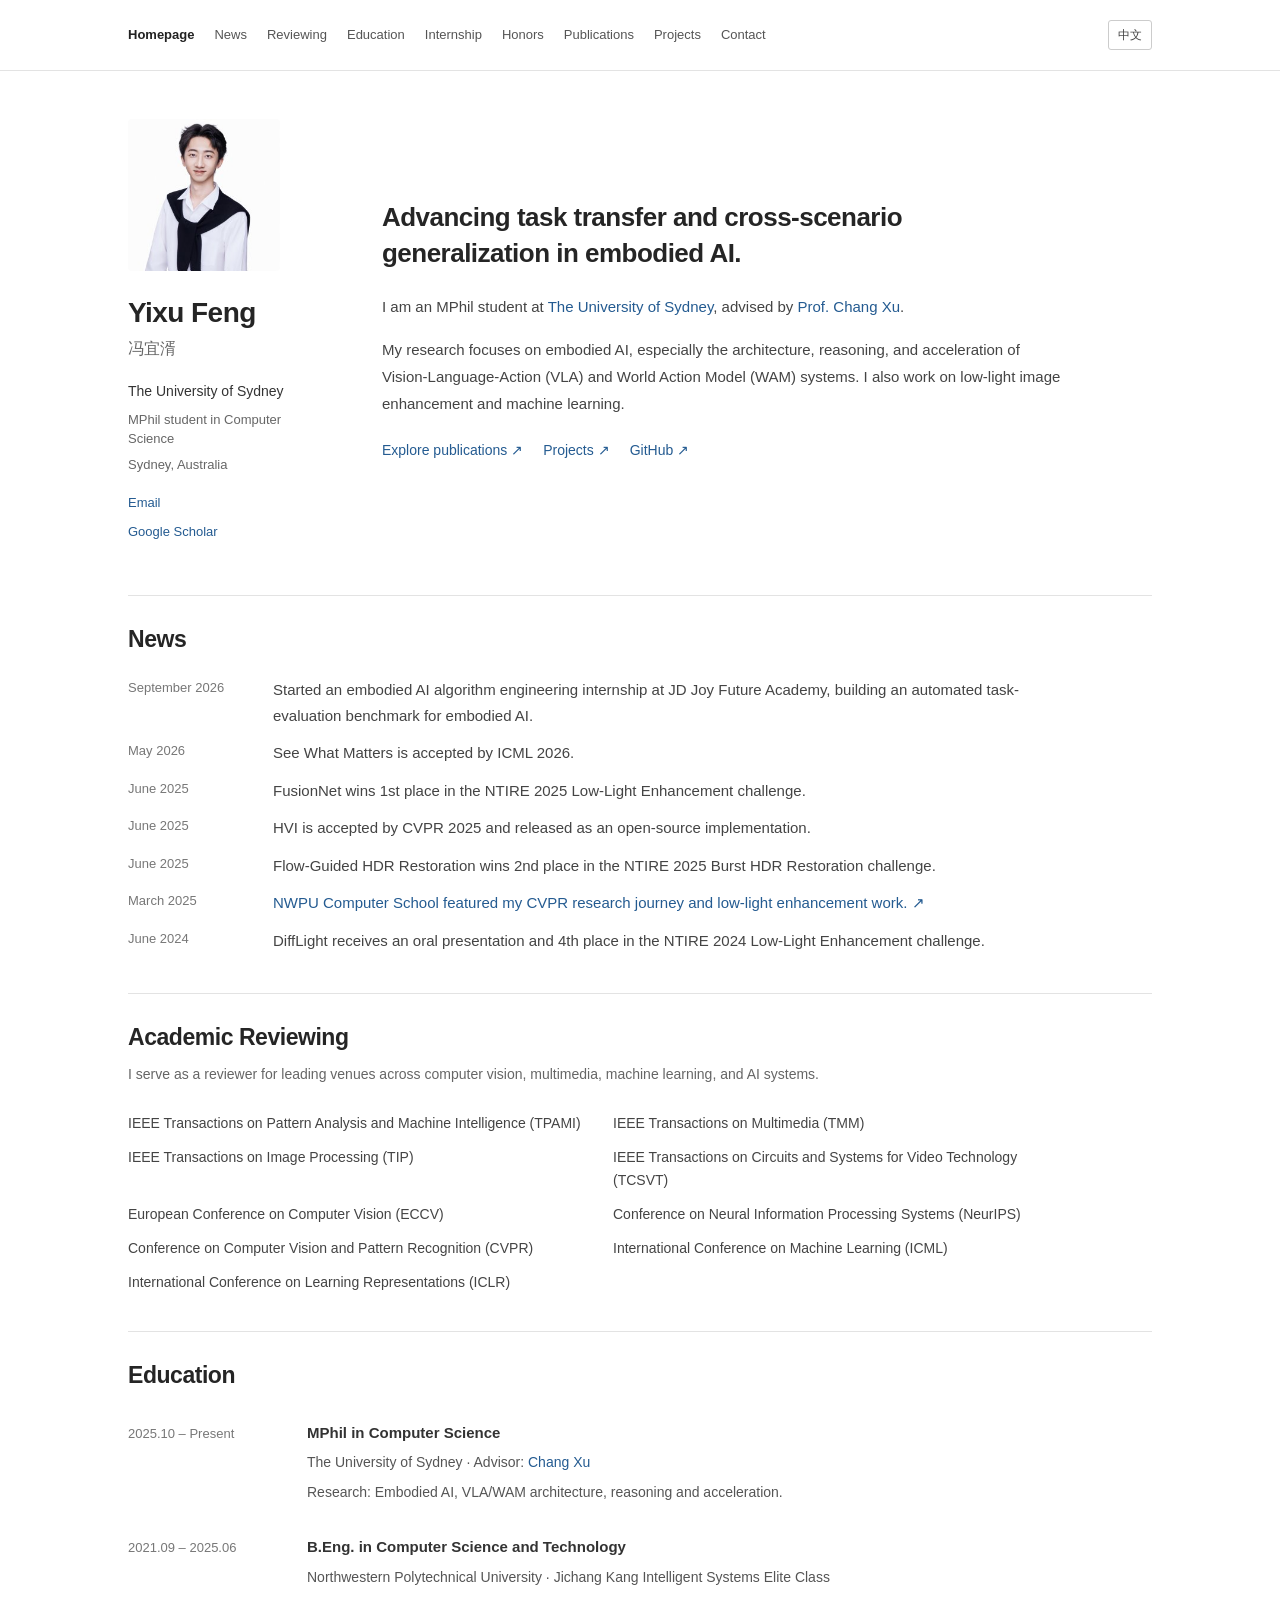
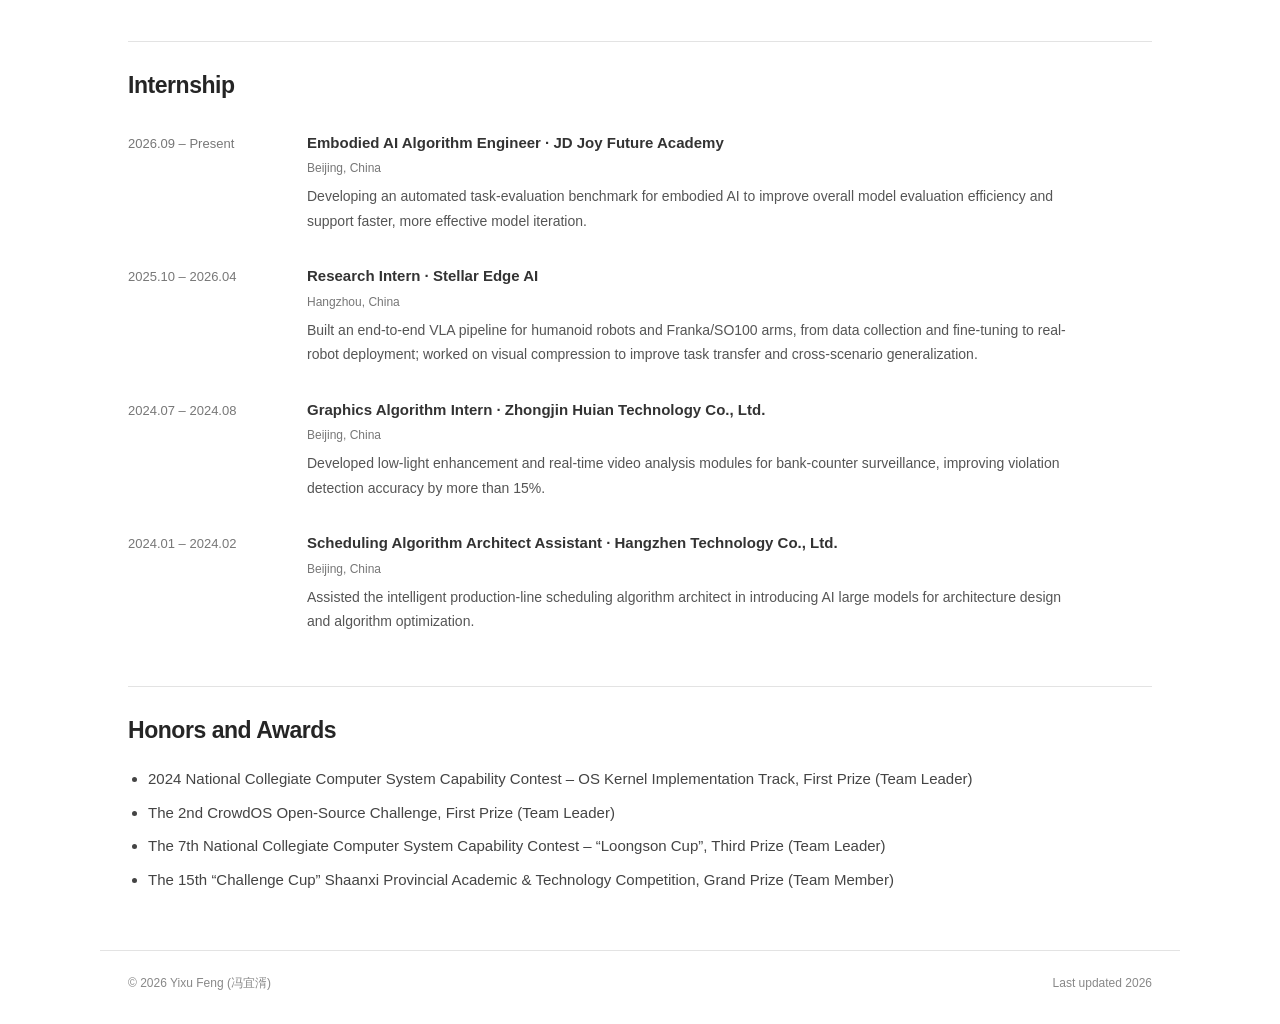
==== commit f417fcde: "Update Site source" ====
--- a/index.html
+++ b/index.html
@@ -6,7 +6,7 @@
   <script type="application/ld+json">{"@context":"https://schema.org","@type":"Person","name":"Yixu Feng","alternateName":"冯宜湑","url":"https://fediory.com/","affiliation":{"@type":"CollegeOrUniversity","name":"The University of Sydney"},"alumniOf":{"@type":"CollegeOrUniversity","name":"Northwestern Polytechnical University"},"sameAs":["https://scholar.google.com/citations?user=WljJ2HUAAAAJ","https://github.com/Fediory"]}</script>
   <meta name="description" content="Yixu Feng (冯宜湑) — embodied AI, VLA systems, and low-light image enhancement.">
   <title>Yixu Feng (冯宜湑) — Homepage</title><link rel="icon" href="public/favicon.svg"><link rel="stylesheet" href="styles.css?v=20261014-1">
-</head>
+<link rel="stylesheet" href="public/academic.css?v=20261105-1"></head>
 <body>
 <header class="top-nav"><nav class="nav-inner" aria-label="Primary navigation"><ul class="nav-list"><li><a class="active" href="#home">Homepage</a></li> <li><a href="#news">News</a></li> <li><a href="#reviewing">Reviewing</a></li> <li><a href="#education">Education</a></li> <li><a href="#internship">Internship</a></li> <li><a href="#awards">Honors</a></li> <li><a href="publication/">Publications</a></li> <li><a href="project/">Projects</a></li> <li><a href="#contact">Contact</a></li></ul></nav></header>
 <main class="site-wrap" id="home">
--- a/public/academic.css
+++ b/public/academic.css
@@ -0,0 +1,83 @@
+/* Shared, restrained academic presentation for both hosting targets. */
+:root{color-scheme:light;--bg:#fff;--panel:#fff;--panel-2:#f7f7f7;--ink:#252525;--muted:#646464;--line:#e3e3e3;--accent:#245b91;--accent-2:#245b91;--sans:Arial,"Helvetica Neue","Microsoft YaHei",sans-serif}
+html{scroll-behavior:auto}
+body{background:#fff;color:var(--ink);font-family:var(--sans);font-size:15px;line-height:1.7;background-image:none}
+body:before,.hero-card:after{display:none}
+a{color:var(--accent)}
+a:hover{color:#163e65;text-decoration:underline;text-underline-offset:3px}
+.top-nav{position:relative;background:#fff;backdrop-filter:none;border-bottom:1px solid var(--line)}
+.nav-inner,.site-wrap,.footer{max-width:1080px}
+.nav-inner{padding:20px 28px;font-size:13px;letter-spacing:0;text-transform:none;gap:20px}
+.nav-list{gap:10px 20px}
+.nav-inner .nav-list a,.nav-inner a{color:#555;font-weight:400}
+.nav-inner .nav-list a.active{color:#222;font-weight:700}
+.language-toggle{border:1px solid #ccc;border-radius:3px;background:#fff;color:#444;letter-spacing:0;font-size:12px;padding:4px 9px}
+.language-toggle:hover{background:#f3f3f3;color:#222}
+.hero-card{margin:48px 0 36px;padding:0 0 16px;border:0;border-radius:0;background:none;box-shadow:none;overflow:visible}
+.profile-section{grid-template-columns:200px minmax(0,1fr);gap:54px}
+.profile-photo{width:152px;height:152px;border:0;border-radius:4px;filter:none;margin-bottom:16px}
+.eyebrow,.hero-kicker,.project-index,.project-image-index,.publication-stats{display:none}
+.profile-sidebar h1{font-size:28px;letter-spacing:-.02em;line-height:1.25}
+.name-cn{color:#666;margin:5px 0 18px}
+.affiliation{color:#333;font-weight:400}
+.role,.location{color:#666;font-size:13px}
+.contact-links{margin-top:18px;font-size:13px}
+.contact-links a{color:var(--accent)}
+.contact-links a:before{display:none}
+.profile-main h2{font-size:26px;font-weight:600;line-height:1.4;letter-spacing:-.02em;margin-bottom:22px}
+.profile-main p{font-size:15px;line-height:1.8;color:#444}
+.hero-actions{margin-top:22px;gap:20px}
+.button,.button-primary{padding:0;border:0;border-radius:0;background:none;color:var(--accent);font-size:14px;font-weight:400}
+.section{padding:30px 0 34px}
+.section-heading{margin-bottom:18px}
+.section h2{color:#252525;font-size:23px;font-weight:600;letter-spacing:-.02em}
+.section-intro,.section-note{color:#666;font-size:14px}
+.news-item{grid-template-columns:125px minmax(0,1fr);gap:20px;padding:6px 0}
+.news-item span{color:#777;font-size:13px;font-weight:400}
+.news-item p,.award-list{color:#444}
+.review-grid{grid-template-columns:repeat(2,minmax(0,1fr));gap:5px 30px}
+.review-chip{padding:3px 0;border:0;border-radius:0;background:none;color:#444;font-size:14px;line-height:1.65}
+.chip-dot{display:none}
+.timeline-row{grid-template-columns:155px minmax(0,1fr);gap:24px;padding:12px 0 18px}
+.timeline-row>span{color:#777;font-size:13px}
+.timeline-row strong{color:#333;font-size:15px;font-weight:600}
+.timeline-row p{color:#555;font-size:14px;line-height:1.75}
+.timeline-row .timeline-location{color:#777;font-size:12px;letter-spacing:0}
+.project-card{border:0;border-bottom:1px solid var(--line);border-radius:0;background:none;box-shadow:none;transition:none}
+.project-card:hover{transform:none;border-color:var(--line)}
+.project-card strong,.project-page-grid .project-card strong{color:#292929;font-size:20px;font-weight:600}
+.project-card p,.project-page-grid .project-card p{color:#555;font-size:14px}
+.project-page-grid{max-width:none;gap:0}
+.project-page-grid .project-card{grid-template-columns:250px minmax(0,1fr);padding:24px 0;gap:26px;overflow:visible}
+.project-visual{height:190px;min-height:0;border:1px solid #e7e7e7;border-radius:3px;background:#fff}
+.project-visual img{width:100%;height:100%;min-height:0;max-height:100%;padding:10px;object-fit:contain;transition:none}
+.project-visual:hover img,.publication-thumb:hover img{transform:none}
+.project-card-body{padding:0}
+.project-image-credit{color:#777}
+.project-actions,.project-actions a{font-size:13px}
+.project-actions span{color:#777!important}
+.publication-page{padding-top:24px}
+.publication-hero{padding:20px 0 26px}
+.publication-hero h1{font-size:32px;font-weight:600;letter-spacing:-.03em;margin:0}
+.publication-hero>p:not(.eyebrow){color:#555;font-size:15px}
+.publication{padding-bottom:28px;margin-bottom:28px}
+.publication h2{font-size:18px;font-weight:600;line-height:1.5;color:#292929}
+.publication-number{color:#888}
+.publication-thumb{border-color:#e5e5e5;border-radius:3px;background:#fff}
+.publication-thumb img{transition:none}
+.publication p,.publication .paper-authors{color:#555;font-size:14px;line-height:1.7}
+.publication .paper-authors strong{color:#222;font-weight:700}
+.paper-venue strong{color:#444}
+.rank-badge{border:1px solid #ddd;border-radius:3px;background:#fafafa;color:#666;font-size:10px;font-weight:500}
+.paper-link{font-size:13px}
+.footer{color:#888;border-top:1px solid var(--line);margin-top:20px;font-size:12px}
+.hvi-hero{padding-top:56px;padding-bottom:48px}
+.hvi-hero h1{font-size:clamp(32px,5vw,56px)}
+.hvi-figure,.hvi-split,.hvi-stats article,.hvi-split>figure{border-radius:3px;background:#fafafa}
+.hvi-heading h2{font-size:30px}
+.hvi-section{padding-top:45px;padding-bottom:45px}
+.hvi-citation pre{border-radius:3px;background:#f6f6f6;color:#333;border-color:#ddd}
+@media(max-width:820px){.profile-section{grid-template-columns:180px minmax(0,1fr);gap:30px}.profile-main h2{font-size:24px}}
+@media(max-width:640px){.nav-inner{padding:16px 20px}.site-wrap{padding:0 20px}.hero-card{margin-top:30px}.profile-section{grid-template-columns:1fr;gap:28px}.profile-main h2{font-size:23px}.review-grid{grid-template-columns:1fr}.news-item{grid-template-columns:100px minmax(0,1fr);gap:12px}.timeline-row{grid-template-columns:1fr;gap:4px}.project-page-grid .project-card{grid-template-columns:1fr;gap:16px}.project-visual{height:200px}.publication-hero h1{font-size:30px}.footer{padding:20px;flex-direction:column;gap:5px}}
+@media(max-width:640px){.nav-inner{overflow:visible;white-space:normal;align-items:flex-start;gap:12px}.nav-list{flex:1;flex-wrap:wrap;gap:8px 15px}.language-toggle{margin-left:auto}}
+@media(prefers-reduced-motion:reduce){*{scroll-behavior:auto!important;transition:none!important}}
